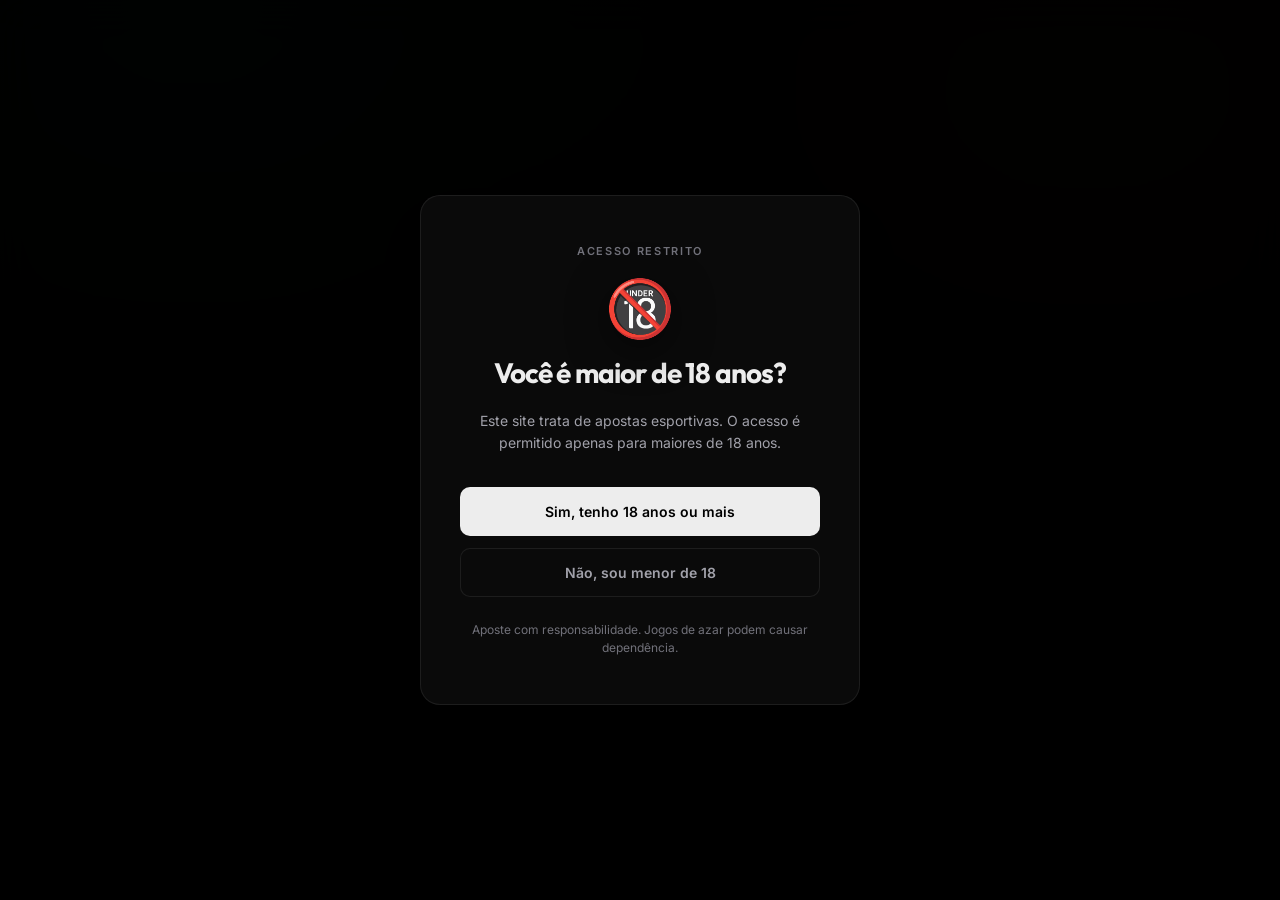
==== index.html @ f143c439 "nova funcionalidade de placar" ====
<!DOCTYPE html>
<html lang="pt-BR">
<head>
  <meta charset="UTF-8" />
  <meta name="viewport" content="width=device-width, initial-scale=1.0" />
  <title>Radar de Palpites — Probabilidades de Futebol</title>
  <meta name="description" content="Probabilidades e leituras rápidas de jogos de futebol com base em dados estatísticos." />
  <meta property="og:title" content="Radar de Palpites" />
  <meta property="og:description" content="Probabilidades e leituras rápidas de jogos de futebol com base em dados estatísticos." />
  <meta property="og:type" content="website" />
  <meta name="twitter:card" content="summary" />
  <link rel="icon" href="assets/fav-icon.png" type="image/png" />
  <link rel="preconnect" href="https://fonts.googleapis.com" />
  <link rel="preconnect" href="https://fonts.gstatic.com" crossorigin />
  <link href="https://fonts.googleapis.com/css2?family=Outfit:wght@400;500;600;700;800&family=Inter:wght@300;400;500;600&family=JetBrains+Mono:wght@400;500&display=swap" rel="stylesheet" />
  <link rel="stylesheet" href="styles.css" />
</head>
<body>

  <!-- ── Modal de Verificação de Idade ── -->
  <div id="ageGate" class="age-gate" role="dialog" aria-modal="true" aria-labelledby="ageGateTitle">
    <div class="age-gate__box">
      <p class="age-gate__eyebrow">Acesso Restrito</p>
      <div class="age-gate__icon" aria-hidden="true">🔞</div>
      <h2 id="ageGateTitle" class="age-gate__title">Você é maior de 18 anos?</h2>
      <p class="age-gate__desc">Este site trata de apostas esportivas. O acesso é permitido apenas para maiores de 18 anos.</p>
      <div class="age-gate__actions">
        <button id="ageYes" class="age-gate__btn age-gate__btn--yes">Sim, tenho 18 anos ou mais</button>
        <button id="ageNo" class="age-gate__btn age-gate__btn--no">Não, sou menor de 18</button>
      </div>
      <p class="age-gate__legal">Aposte com responsabilidade. Jogos de azar podem causar dependência.</p>
    </div>
  </div>

  <!-- ── Tela de Bloqueio (menor de idade) ── -->
  <div id="ageDenied" class="age-denied" hidden>
    <div class="age-denied__box">
      <div class="age-denied__icon" aria-hidden="true">🚫</div>
      <h2>Acesso Negado</h2>
      <p>Este site é destinado apenas a maiores de 18 anos. Você não pode acessar este conteúdo.</p>
    </div>
  </div>

  <div id="siteContent" hidden>
  <div class="bg-noise" aria-hidden="true"></div>
  <header class="topbar">
    <div class="topbar__brand">
      <!-- <img src="assets/logo.png" alt="Radar de Palpites" class="brand-logo" /> -->
      <p class="eyebrow">
        <span class="eyebrow__dot" aria-hidden="true"></span>
        Football Intelligence
      </p>
      <h1>
        <img class="h1__icon-img" src="assets/fav-icon.png" alt="" aria-hidden="true" />
        Radar de Palpites
      </h1>
      <div class="feature-chips" aria-label="Funcionalidades">
        <span class="chip"><img src="assets/palpite.png" class="chip-icon" alt="" aria-hidden="true" />Favoritos</span>
        <span class="chip"><img src="assets/Probabilidade.png" class="chip-icon" alt="" aria-hidden="true" />Probabilidade de gols</span>
        <span class="chip">BTTS</span>
        <span class="chip"><img src="assets/historico.png" class="chip-icon" alt="" aria-hidden="true" />Últimos jogos</span>
      </div>
    </div>
    <div class="meta">
      <div>
        <span>Atualizado em</span>
        <strong id="generatedAt">--</strong>
      </div>
      <div>
        <span>Jogos</span>
        <strong id="totalJogos">--</strong>
      </div>
      <div class="meta__status">
        <span>Status</span>
        <strong class="status-live">
          <span class="status-live__dot" aria-hidden="true"></span>
          Ao vivo
        </strong>
      </div>
    </div>
  </header>

  <main>
    <section class="toolbar">
      <label>
        <span class="label-with-icon">Competição</span>
        <select id="competitionFilter">
          <option value="">Todas</option>
        </select>
      </label>
      <label>
        Confiança mínima dos palpites
        <select id="confidenceFilter">
          <option value="LOW">Baixa</option>
          <option value="MEDIUM">Média</option>
          <option value="HIGH">Alta</option>
        </select>
      </label>

      <div class="confidence-legend" aria-live="polite">
        <span id="confChipLow" class="legend-chip legend-chip--low">Baixa: entradas com probabilidades baixas</span>
        <span id="confChipMedium" class="legend-chip legend-chip--medium">Média: entradas com probabilidades médias</span>
        <span id="confChipHigh" class="legend-chip legend-chip--high">Alta: entradas com probabilidades altas</span>
        <span id="confidenceHelp" class="legend-count"></span>
      </div>
    </section>

    <section id="cardsContainer" class="cards"></section>
  </main>

  <template id="matchCardTemplate">
    <article class="card">
      <div class="card-head">
        <p class="competition"></p>
        <h2 class="match-title"></h2>
      </div>

      <div class="card-body">
        <div class="card-body-inner">
          <div class="grid-2">
            <section class="panel emphasis">
              <h3>Time mais provável</h3>
              <p class="favorite-line"></p>
              <div class="forma-row"></div>
              <div class="prob-bars"></div>
              <p class="quick-read"></p>
            </section>

            <section class="panel">
              <h3>Probabilidades de gols</h3>
              <ul class="market-list"></ul>
            </section>
          </div>

          <div class="grid-2">
            <section class="panel">
              <h3>Últimos jogos - Casa</h3>
              <ul class="history home-history"></ul>
            </section>
            <section class="panel">
              <h3>Últimos jogos - Visitante</h3>
              <ul class="history away-history"></ul>
            </section>
          </div>

          <section class="panel">
            <h3>Sugestões do modelo</h3>
            <div class="tips"></div>
          </section>
        </div>
      </div>
    </article>
  </template>

  <!-- FOOTER -->
  <footer class="app-footer">
    <div class="footer-content">
      <div class="footer-copyright">© 2026 Lucas Aragão</div>
      <div class="footer-links">
        <a href="termos.html" class="footer-link">Termos de uso</a>
        <span class="footer-separator">•</span>
        <a href="privacidade.html" class="footer-link">Privacidade</a>
      </div>
      <div class="footer-social">
        <span>Siga-me:</span>
        <a href="https://www.instagram.com/lucaasaragao1/" target="_blank" rel="noopener noreferrer" class="social-link">
          <svg width="18" height="18" viewBox="0 0 24 24" fill="currentColor"><path d="M12 2.163c3.204 0 3.584.012 4.85.07 3.252.148 4.771 1.691 4.919 4.919.058 1.265.069 1.645.069 4.849 0 3.205-.012 3.584-.069 4.849-.149 3.225-1.664 4.771-4.919 4.919-1.266.058-1.644.07-4.85.07-3.204 0-3.584-.012-4.849-.07-3.26-.149-4.771-1.699-4.919-4.92-.058-1.265-.07-1.644-.07-4.849 0-3.204.013-3.583.07-4.849.149-3.227 1.664-4.771 4.919-4.919 1.266-.057 1.645-.069 4.849-.069zm0-2.163c-3.259 0-3.667.014-4.947.072-4.358.2-6.78 2.618-6.98 6.98-.059 1.281-.073 1.689-.073 4.948 0 3.259.014 3.668.072 4.948.2 4.358 2.618 6.78 6.98 6.98 1.281.058 1.689.072 4.948.072 3.259 0 3.668-.014 4.948-.072 4.354-.2 6.782-2.618 6.979-6.98.059-1.28.073-1.689.073-4.948 0-3.259-.014-3.667-.072-4.947-.196-4.354-2.617-6.78-6.979-6.98-1.281-.059-1.69-.073-4.949-.073zm0 5.838c-3.403 0-6.162 2.759-6.162 6.162s2.759 6.163 6.162 6.163 6.162-2.759 6.162-6.163c0-3.403-2.759-6.162-6.162-6.162zm0 10.162c-2.209 0-4-1.79-4-4 0-2.209 1.791-4 4-4s4 1.791 4 4c0 2.21-1.791 4-4 4zm6.406-11.845c-.796 0-1.441.645-1.441 1.44s.645 1.44 1.441 1.44c.795 0 1.439-.645 1.439-1.44s-.644-1.44-1.439-1.44z"/></svg>
        </a>
        <a href="https://www.linkedin.com/in/lucas-aragao-magno/" target="_blank" rel="noopener noreferrer" class="social-link">
          <svg width="18" height="18" viewBox="0 0 24 24" fill="currentColor"><path d="M20.447 20.452h-3.554v-5.569c0-1.328-.027-3.037-1.852-3.037-1.853 0-2.136 1.445-2.136 2.939v5.667H9.351V9h3.414v1.561h.046c.477-.9 1.637-1.85 3.37-1.85 3.601 0 4.267 2.37 4.267 5.455v6.286zM5.337 7.433c-1.144 0-2.063-.926-2.063-2.065 0-1.138.92-2.063 2.063-2.063 1.14 0 2.064.925 2.064 2.063 0 1.139-.925 2.065-2.064 2.065zm1.782 13.019H3.555V9h3.564v11.452zM22.225 0H1.771C.792 0 0 .774 0 1.729v20.542C0 23.227.792 24 1.771 24h20.451C23.2 24 24 23.227 24 22.271V1.729C24 .774 23.2 0 22.222 0h.003z"/></svg>
        </a>
      </div>
    </div>
  </footer>

  </div><!-- /#siteContent -->

  <script>
    (function () {
      const gate    = document.getElementById('ageGate');
      const denied  = document.getElementById('ageDenied');
      const content = document.getElementById('siteContent');

      // Se já confirmou antes, libera direto
      if (sessionStorage.getItem('ageVerified') === '1') {
        gate.hidden = true;
        content.hidden = false;
        return;
      }

      gate.hidden = false;

      document.getElementById('ageYes').addEventListener('click', function () {
        sessionStorage.setItem('ageVerified', '1');
        gate.hidden = true;
        content.hidden = false;
      });

      document.getElementById('ageNo').addEventListener('click', function () {
        gate.hidden = true;
        denied.hidden = false;
      });
    })();
  </script>
  <script src="app.js"></script>
</body>
</html>
---- styles.css ----
/* ============================================================
  RADAR DE PALPITES v4 — True Dark Mode (Startup Tech Style)
  Fontes: Inter + Outfit + JetBrains Mono
  ============================================================ */

:root {
  --bg:         #000000;
  --bg-2:       #0a0a0a;
  --bg-3:       #111111;
  --bg-4:       #1a1a1a;
  --surface:    #151515;
  --surface-2:  #222222;
  --line:       rgba(255, 255, 255, 0.08);
  --line-2:     rgba(255, 255, 255, 0.12);
  --line-3:     rgba(255, 255, 255, 0.20);
  --glass:      rgba(10, 10, 10, 0.7);

  --text:       #ededed;
  --text-2:     #a1a1aa;
  --text-3:     #71717a;

  --primary:    #00e88f; /* Neon emerald */
  --primary-dim:rgba(0, 232, 143, 0.12);
  --primary-glow:rgba(0, 232, 143, 0.22);
  
  --amber:      #f5a623;
  --amber-dim:  rgba(245, 166, 35, 0.12);
  --red:        #ff4d4d;
  --red-dim:    rgba(255, 77, 77, 0.12);

  --win:   #00e88f;
  --draw:  #f5a623;
  --lose:  #ff4d4d;

  --radius-sm: 6px;
  --radius:    10px;
  --radius-lg: 16px;
  --radius-xl: 20px;

  --mono: 'JetBrains Mono', monospace;
  --display: 'Outfit', sans-serif;
  --sans: 'Inter', system-ui, sans-serif;
  
  --ease-out: cubic-bezier(0.16, 1, 0.3, 1);
  --transition: 250ms var(--ease-out);
}

/* Reset & Scaffolding */
*, *::before, *::after { box-sizing: border-box; margin: 0; padding: 0; }

[hidden] { display: none !important; }

body {
  font-family: var(--sans);
  font-size: 14px;
  line-height: 1.5;
  color: var(--text);
  background-color: var(--bg);
  min-height: 100vh;
  -webkit-font-smoothing: antialiased;
  -moz-osx-font-smoothing: grayscale;
}

/* Background mesh gradient / glow */
body::before {
  content: '';
  position: fixed;
  inset: 0;
  background: 
    radial-gradient(ellipse at 15% 0%, rgba(0, 232, 143, 0.07) 0%, transparent 40%),
    radial-gradient(ellipse at 85% 10%, rgba(245, 166, 35, 0.05) 0%, transparent 40%);
  pointer-events: none;
  z-index: 0;
}

/* Topbar Glassmorphism */
.topbar {
  position: sticky;
  top: 0;
  z-index: 50;
  background: var(--glass);
  backdrop-filter: blur(16px);
  -webkit-backdrop-filter: blur(16px);
  border-bottom: 1px solid var(--line);
  padding: 1.25rem 2rem;
  display: flex;
  align-items: flex-end;
  justify-content: space-between;
  gap: 1.5rem;
}

.topbar__brand { display: flex; flex-direction: column; gap: 0; }

.eyebrow {
  display: inline-flex;
  align-items: center;
  gap: 6px;
  font-family: var(--mono);
  font-size: 11px;
  letter-spacing: 0.15em;
  text-transform: uppercase;
  color: var(--primary);
  margin-bottom: 0.5rem;
}

.eyebrow__dot {
  width: 6px;
  height: 6px;
  border-radius: 50%;
  background: var(--primary);
  flex-shrink: 0;
  box-shadow: 0 0 10px var(--primary);
  animation: pulse-glow 2s var(--ease-out) infinite;
}

h1 {
  display: flex;
  align-items: center;
  gap: 0.75rem;
  font-size: clamp(1.5rem, 3vw, 2.2rem);
  font-family: var(--display);
  font-weight: 700;
  letter-spacing: -0.03em;
  color: #fff;
  line-height: 1.1;
  margin-bottom: 0.75rem;
}

.h1__icon {
  font-size: 0.75em;
  line-height: 1;
}

.h1__icon-img {
  width: 1.1em;
  height: 1.1em;
  border-radius: 6px;
  box-shadow: inset 0 0 0 1px rgba(255,255,255,0.15);
}

/* Feature chips */
.feature-chips {
  display: flex;
  flex-wrap: wrap;
  gap: 8px;
}

.chip {
  display: inline-flex;
  align-items: center;
  gap: 6px;
  font-family: var(--sans);
  font-weight: 500;
  font-size: 11px;
  color: var(--text-2);
  background: var(--bg-3);
  box-shadow: inset 0 0 0 1px var(--line);
  border-radius: 99px;
  padding: 4px 12px;
  transition: color var(--transition), box-shadow var(--transition), background var(--transition);
}

.chip-icon {
  width: 14px;
  height: 14px;
  opacity: 0.9;
  object-fit: contain;
  filter: saturate(0) brightness(1.7);
}

.chip:hover {
  color: var(--text);
  box-shadow: inset 0 0 0 1px var(--line-3);
  background: var(--bg-4);
}

/* Meta Data */
.meta { display: flex; gap: 0.5rem; flex-shrink: 0; align-items: flex-end; }

.meta > div {
  background: var(--bg-2);
  box-shadow: inset 0 0 0 1px var(--line);
  border-radius: var(--radius);
  padding: 0.6rem 1rem;
  min-width: 110px;
  text-align: right;
  transition: background var(--transition);
}
.meta > div:hover { background: var(--bg-3); }

.meta span { 
  display: block; font-size: 10px; text-transform: uppercase; 
  letter-spacing: 0.08em; color: var(--text-3); font-weight: 500; margin-bottom: 3px; 
}
.meta strong { font-family: var(--mono); font-size: 14px; font-weight: 500; color: var(--text); }

.meta__status { box-shadow: inset 0 0 0 1px rgba(0, 232, 143, 0.3) !important; background: var(--primary-dim) !important; }

.status-live {
  display: inline-flex !important;
  align-items: center;
  gap: 6px;
  color: var(--primary) !important;
  font-size: 13px !important;
  animation: live-text-pulse 2s ease-in-out infinite;
}

.status-live__dot {
  width: 6px;
  height: 6px;
  border-radius: 50%;
  background: var(--primary);
  flex-shrink: 0;
}

/* Main Content */
main { position: relative; z-index: 1; max-width: 1500px; margin: 0 auto; padding: 2rem 2rem 4rem; }

/* Filters Toolbar */
.toolbar {
  display: flex;
  gap: 1.25rem;
  flex-wrap: wrap;
  align-items: flex-end;
  margin-bottom: 2rem;
  background: var(--bg-2);
  padding: 1.25rem 1.5rem;
  border-radius: var(--radius-lg);
  box-shadow: inset 0 0 0 1px var(--line);
}

label {
  display: flex;
  flex-direction: column;
  gap: 8px;
  font-size: 11px;
  font-weight: 500;
  text-transform: uppercase;
  letter-spacing: 0.06em;
  color: var(--text-3);
}

.label-with-icon {
  display: inline-flex;
  align-items: center;
  gap: 6px;
}

select {
  appearance: none;
  background: var(--bg-3) url("data:image/svg+xml,%3Csvg width='12' height='12' viewBox='0 0 24 24' fill='none' stroke='%23a1a1aa' stroke-width='2' stroke-linecap='round' stroke-linejoin='round'%3E%3Cpolyline points='6 9 12 15 18 9'%3E%3C/polyline%3E%3C/svg%3E") no-repeat right 12px center;
  box-shadow: inset 0 0 0 1px var(--line);
  border: none;
  border-radius: var(--radius);
  padding: 0.6rem 2.5rem 0.6rem 1rem;
  color: var(--text);
  font-family: var(--sans);
  font-weight: 500;
  font-size: 14px;
  cursor: pointer;
  transition: box-shadow var(--transition), background-color var(--transition);
  min-width: 180px;
}

select:hover { background-color: var(--bg-4); box-shadow: inset 0 0 0 1px var(--line-2); }
select:focus { outline: none; box-shadow: inset 0 0 0 1px var(--primary), 0 0 0 3px var(--primary-dim); }

.confidence-legend {
  width: 100%;
  display: flex;
  flex-wrap: wrap;
  align-items: center;
  gap: 0.5rem;
  margin-top: 0.5rem;
}

.legend-chip {
  display: inline-flex;
  align-items: center;
  padding: 4px 10px;
  border-radius: 999px;
  background: transparent;
  box-shadow: inset 0 0 0 1px var(--line);
  color: var(--text-3);
  font-family: var(--sans);
  font-weight: 500;
  font-size: 11px;
  letter-spacing: 0.04em;
  text-transform: uppercase;
  transition: all var(--transition);
}

.legend-chip.is-active {
  color: var(--text);
}

.legend-chip--low.is-active { box-shadow: inset 0 0 0 1px var(--red), 0 0 8px var(--red-dim); }
.legend-chip--medium.is-active { box-shadow: inset 0 0 0 1px var(--amber), 0 0 8px var(--amber-dim); }
.legend-chip--high.is-active { box-shadow: inset 0 0 0 1px var(--primary), 0 0 8px var(--primary-glow); }

.legend-count {
  margin-left: auto;
  font-size: 12px;
  color: var(--text-3);
}

/* Cards Grid */
.cards { display: grid; grid-template-columns: repeat(auto-fill, minmax(350px, 1fr)); gap: 1.5rem; }

.card {
  background: var(--bg-2);
  box-shadow: inset 0 0 0 1px var(--line);
  border-radius: var(--radius-xl);
  overflow: hidden;
  position: relative;
  display: flex;
  flex-direction: column;
  transition: transform var(--transition), box-shadow var(--transition);
  animation: rise 500ms var(--ease-out) both;
  cursor: pointer;
}

.card:hover {
  transform: translateY(-4px);
  box-shadow: 
    inset 0 0 0 1px var(--line-2),
    0 8px 30px rgba(0,0,0,0.6),
    0 0 20px rgba(255,255,255,0.02);
}

/* Add an active glow on focus/hover */
.card:focus-visible { outline: none; box-shadow: inset 0 0 0 2px var(--primary); }

.card-head {
  padding: 1.25rem 1.5rem;
  border-bottom: 1px solid var(--line);
  display: flex; flex-direction: column; gap: 0.4rem;
  background: linear-gradient(180deg, rgba(255,255,255,0.03) 0%, transparent 100%);
}

.competition { font-family: var(--mono); font-size: 11px; text-transform: uppercase; letter-spacing: 0.1em; color: var(--text-3); font-weight: 500;}
.match-title { font-family: var(--display); font-size: 1.35rem; font-weight: 600; letter-spacing: -0.02em; color: var(--text); line-height: 1.2; }

/* Smooth Collapse / Expand Mechanism */
.mini-odds {
  padding: 0.75rem 1.5rem 1.15rem;
  display: grid; gap: 6px;
  transition: opacity 200ms ease, max-height 200ms ease;
}

.mini-odd-row {
  display: grid; grid-template-columns: 1fr auto; align-items: center; gap: 8px;
  padding: 6px 12px; border-radius: 8px; background: var(--bg-3);
  box-shadow: inset 0 0 0 1px var(--line);
}
.mini-odd-name { font-size: 12px; color: var(--text-2); white-space: nowrap; overflow: hidden; text-overflow: ellipsis; }
.mini-odd-value { font-family: var(--mono); font-size: 12px; color: var(--text); font-weight: 500;}

.card-body {
  display: grid;
  grid-template-rows: 0fr;
  transition: grid-template-rows 350ms var(--ease-out);
}
.card-body-inner {
  overflow: hidden;
}

.card:not(.is-collapsed) .card-body { grid-template-rows: 1fr; }
.card:not(.is-collapsed) .mini-odds { display: none; }
.card.is-collapsed .card-head { border-bottom-color: transparent; }

/* Panels inside card */
.panel { padding: 1.25rem 1.5rem; border-bottom: 1px solid var(--line); }
.panel:last-child { border-bottom: none; }

.panel h3 {
  font-family: var(--sans); font-size: 11px; font-weight: 600;
  text-transform: uppercase; letter-spacing: 0.1em; color: var(--text-3); 
  margin-bottom: 1rem;
}

.grid-2 { display: grid; grid-template-columns: 1fr 1fr; border-bottom: 1px solid var(--line); }
.grid-2 .panel { border-bottom: none; }
.grid-2 .panel:first-child { border-right: 1px solid var(--line); }

.favorite-line { font-size: 13px; color: var(--text-2); margin-bottom: 0.75rem; line-height: 1.5; }

.forma-row { display: flex; flex-wrap: wrap; gap: 6px; margin-bottom: 1rem; }
.forma-pill { 
  font-size: 11px; font-family: var(--sans); font-weight: 500; 
  padding: 4px 10px; border-radius: 99px; letter-spacing: 0.01em; 
  box-shadow: inset 0 0 0 1px var(--line); background: var(--bg-3);
}
.forma--alta   { background: var(--primary-dim); color: var(--primary); box-shadow: inset 0 0 0 1px rgba(0,232,143,0.3); }
.forma--baixa  { background: var(--red-dim); color: var(--red); box-shadow: inset 0 0 0 1px rgba(255,77,77,0.3); }

.quick-read { 
  font-size: 12px; color: var(--text-2); margin-top: 1rem; 
  font-style: italic; border-top: 1px solid var(--line); padding-top: 1rem; line-height: 1.5;
}

/* Probabilities component */
.prob-bars {
  display: flex; flex-direction: column; gap: 10px;
  padding: 1rem; border-radius: 12px; background: var(--bg-3);
  box-shadow: inset 0 0 0 1px var(--line);
}

.prob-row {
  display: grid; grid-template-columns: minmax(95px, 1fr) 1fr 40px; align-items: center; gap: 10px; font-size: 12px;
}

.prob-name { color: var(--text-2); white-space: nowrap; overflow: hidden; text-overflow: ellipsis; }
.prob-value { font-family: var(--mono); font-size: 11px; font-weight: 500; color: var(--text); text-align: right; }

.prob-track {
  width: 100%; height: 4px; background: var(--line-2); border-radius: 99px; overflow: hidden;
}

.prob-fill {
  height: 100%; border-radius: 99px; transition: width 0.8s cubic-bezier(0.2, 0.8, 0.2, 1);
}
.prob-fill.h { background: var(--primary); box-shadow: 0 0 8px var(--primary-glow); }
.prob-fill.m { background: var(--amber); }
.prob-fill.l { background: var(--red); }

/* Lists */
.market-list, .history { list-style: none; display: flex; flex-direction: column; gap: 0; }
.market-list li, .history li {
  display: flex; justify-content: space-between; align-items: center; gap: 8px;
  font-size: 12px; color: var(--text-2); padding: 8px 0; border-bottom: 1px solid var(--line); line-height: 1.5;
}
.market-list li:last-child, .history li:last-child { border-bottom: none; padding-bottom: 0; }

.market-xg {
  border-bottom: 1px dashed var(--line-3) !important;
  margin-bottom: 6px; padding-bottom: 10px !important;
}
.market-xg strong { color: var(--primary); }

.market-list strong { font-family: var(--mono); font-size: 12px; font-weight: 500; color: var(--text); }
.history li span:first-child { flex: 1; min-width: 0; }

.badge {
  display: inline-flex; align-items: center; justify-content: center;
  font-size: 10px; font-weight: 600; font-family: var(--mono);
  border-radius: 50%; width: 20px; height: 20px; flex-shrink: 0;
}
.badge.v { background: var(--primary-dim); color: var(--win); box-shadow: inset 0 0 0 1px rgba(0,232,143,0.3); }
.badge.e { background: var(--amber-dim); color: var(--draw); box-shadow: inset 0 0 0 1px rgba(245,166,35,0.3); }
.badge.d { background: var(--red-dim); color: var(--lose); box-shadow: inset 0 0 0 1px rgba(255,77,77,0.3); }

/* Tips */
.tips { display: flex; flex-direction: column; gap: 8px; }

.tip-summary {
  font-size: 13px; line-height: 1.6; color: var(--text-2);
  background: linear-gradient(180deg, rgba(255,255,255,0.02) 0%, transparent 100%);
  box-shadow: inset 0 0 0 1px var(--line);
  border-left: 3px solid var(--primary);
  border-radius: 8px; padding: 1rem;
  margin-bottom: 0.5rem;
}

.tip {
  display: flex; gap: 8px; align-items: center; flex-wrap: wrap;
  background: var(--bg-3); box-shadow: inset 0 0 0 1px var(--line); border-radius: var(--radius);
  padding: 0.55rem 0.8rem; font-size: 12px; color: var(--text-2);
  transition: background var(--transition);
}
.tip:hover { background: var(--bg-4); }

.tag {
  font-family: var(--mono); font-size: 9px; text-transform: uppercase; letter-spacing: 0.1em;
  color: var(--text-3); background: var(--bg-2); box-shadow: inset 0 0 0 1px var(--line);
  padding: 3px 8px; border-radius: var(--radius-sm); white-space: nowrap;
}

.conf {
  font-family: var(--mono); font-size: 9px; font-weight: 500;
  letter-spacing: 0.08em; text-transform: uppercase; border-radius: 4px;
  padding: 3px 8px; white-space: nowrap;
}
.conf.high { background: var(--primary-dim); color: var(--primary); box-shadow: inset 0 0 0 1px rgba(0,232,143,0.3); }
.conf.medium { background: var(--amber-dim); color: var(--amber); box-shadow: inset 0 0 0 1px rgba(245,166,35,0.3); }
.conf.low { background: var(--red-dim); color: var(--red); box-shadow: inset 0 0 0 1px rgba(255,77,77,0.3); }

.tip-desc { flex: 1; display: flex; align-items: center; gap: 6px; flex-wrap: wrap; }
.tip-just { flex: 1; min-width: 150px; font-style: italic; color: var(--text-3); font-size: 11.5px; }

.tip-mark {
  font-size: 11px; font-weight: 600; font-family: var(--sans);
  padding: 3px 8px; border-radius: 6px; white-space: nowrap; margin-left: auto;
}
.tip-mark--acerto { background: var(--primary-dim); color: var(--primary); box-shadow: inset 0 0 0 1px rgba(0,232,143,0.3); }
.tip-mark--erro { background: var(--red-dim); color: var(--red); box-shadow: inset 0 0 0 1px rgba(255,77,77,0.3); }

/* Utilities */
.empty { text-align: center; color: var(--text-3); padding: 4rem 1rem; border: 1px dashed var(--line-2); border-radius: var(--radius-xl); font-size: 14px; }

@keyframes rise {
  from { opacity: 0; transform: translateY(20px); filter: blur(4px); }
  to   { opacity: 1; transform: translateY(0); filter: blur(0); }
}
@keyframes pulse-glow {
  0%, 100% { box-shadow: 0 0 8px var(--primary-glow); }
  50% { box-shadow: 0 0 16px var(--primary); }
}
@keyframes live-text-pulse {
  0%, 100% { opacity: 1; text-shadow: 0 0 12px var(--primary-glow); }
  50% { opacity: 0.6; text-shadow: none; }
}

/* Footer */
.app-footer {
  border-top: 1px solid var(--line);
  background: var(--bg-2);
  padding: 2rem;
  margin-top: 4rem;
}

.footer-content {
  max-width: 1500px; margin: 0 auto; display: flex; align-items: center; justify-content: space-between; flex-wrap: wrap; gap: 1rem;
}

.footer-copyright { font-size: 13px; color: var(--text-3); }
.footer-links { display: flex; align-items: center; gap: 1rem; }
.footer-link { font-size: 13px; color: var(--text-3); text-decoration: none; transition: color var(--transition); }
.footer-link:hover { color: var(--text); }
.footer-separator { font-size: 12px; color: var(--line-3); }

.footer-social { display: flex; align-items: center; gap: 0.75rem; font-size: 13px; color: var(--text-3); }
.social-link { display: flex; align-items: center; color: var(--text-3); transition: color var(--transition), transform var(--transition); }
.social-link:hover { color: var(--text); transform: translateY(-2px); }

/* Modal Premium (Age Gate) */
.age-gate {
  position: fixed; inset: 0; z-index: 9999; display: flex; align-items: center; justify-content: center;
  background: rgba(0, 0, 0, 0.85); backdrop-filter: blur(20px); -webkit-backdrop-filter: blur(20px); padding: 1.5rem;
}

.age-gate__box {
  background: var(--bg-2); box-shadow: inset 0 0 0 1px var(--line), 0 30px 60px rgba(0,0,0,0.8);
  border-radius: var(--radius-xl); padding: 3rem 2.5rem; max-width: 440px; width: 100%; text-align: center;
  animation: rise 400ms var(--ease-out) both;
}

.age-gate__eyebrow {
  font-family: var(--sans); font-weight: 600; font-size: 11px; letter-spacing: 0.15em; text-transform: uppercase; color: var(--text-3); margin-bottom: 1.25rem;
}

.age-gate__icon { font-size: 3.5rem; margin-bottom: 1rem; line-height: 1; filter: drop-shadow(0 10px 20px rgba(0,0,0,0.5)); }

.age-gate__title {
  font-family: var(--display); font-size: 1.75rem; font-weight: 700; letter-spacing: -0.03em; color: var(--text); margin-bottom: 1rem;
}

.age-gate__desc { font-size: 14px; color: var(--text-2); line-height: 1.6; margin-bottom: 2rem; }

.age-gate__actions { display: flex; flex-direction: column; gap: 0.75rem; margin-bottom: 1.5rem; }

.age-gate__btn {
  font-family: var(--sans); font-size: 14px; font-weight: 600; padding: 1rem; border-radius: var(--radius);
  cursor: pointer; transition: all var(--transition); border: none;
}
.age-gate__btn--yes { background: var(--text); color: var(--bg); }
.age-gate__btn--yes:hover { background: #fff; transform: translateY(-2px); box-shadow: 0 10px 20px rgba(255,255,255,0.1); }
.age-gate__btn--no { background: transparent; color: var(--text-2); box-shadow: inset 0 0 0 1px var(--line); }
.age-gate__btn--no:hover { background: var(--bg-3); color: var(--text); box-shadow: inset 0 0 0 1px var(--line-2); }

.age-gate__legal { font-size: 12px; color: var(--text-3); }

.age-denied {
  position: fixed; inset: 0; z-index: 9999; display: flex; align-items: center; justify-content: center;
  background: var(--bg); padding: 2rem; text-align: center; color: var(--text);
}
.age-denied__box h2 { font-family: var(--display); font-size: 2rem; margin: 1rem 0; }
.age-denied__box p { color: var(--text-2); font-size: 15px; }

/* Card Badges */
.card-status-badge {
  position: absolute;
  top: 1.25rem;
  right: 1.5rem;
  font-family: var(--sans);
  font-size: 10px;
  font-weight: 600;
  text-transform: uppercase;
  letter-spacing: 0.1em;
  padding: 3px 8px;
  border-radius: 4px;
}
.card-status-badge--finished {
  background: var(--bg-3);
  color: var(--text-3);
  box-shadow: inset 0 0 0 1px var(--line);
}
.card-status-badge--live {
  background: var(--primary-dim);
  color: var(--primary);
  box-shadow: inset 0 0 0 1px var(--primary-glow);
  animation: pulse-glow 2s ease-in-out infinite;
}

/* Responsive adjustments */
@media (max-width: 768px) {
  .grid-2 { grid-template-columns: 1fr; border-bottom: none; }
  .grid-2 .panel:first-child { border-right: none; border-bottom: 1px solid var(--line); }
  .toolbar { flex-direction: column; align-items: stretch; }
  select { width: 100%; }
}
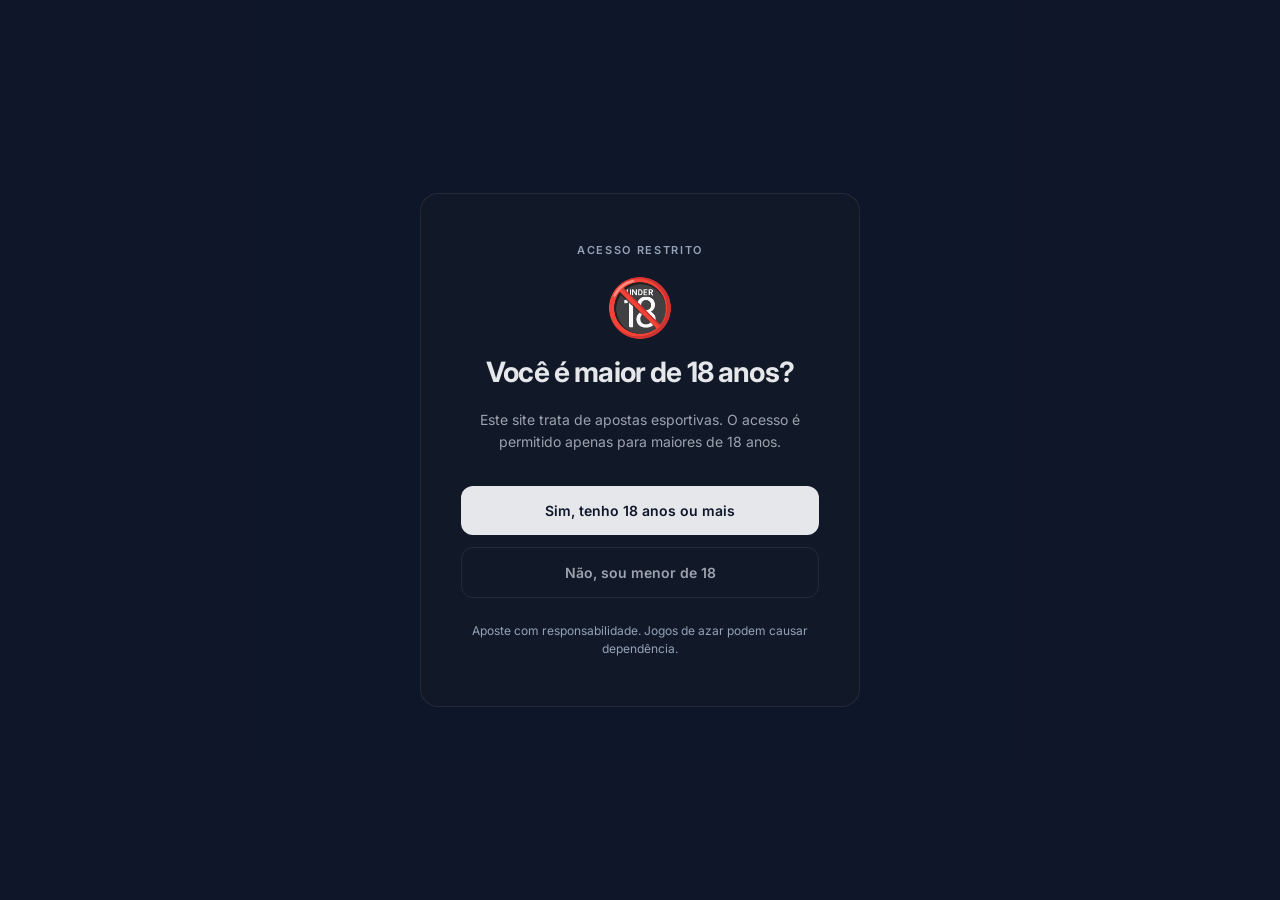
==== commit 087b65e7: "novo front" ====
--- a/index.html
+++ b/index.html
@@ -3,17 +3,31 @@
 <head>
   <meta charset="UTF-8" />
   <meta name="viewport" content="width=device-width, initial-scale=1.0" />
-  <title>Radar de Palpites — Probabilidades de Futebol</title>
+  <title>Palpitando | Decisão Rápida com Dados</title>
   <meta name="description" content="Probabilidades e leituras rápidas de jogos de futebol com base em dados estatísticos." />
-  <meta property="og:title" content="Radar de Palpites" />
+  <meta property="og:title" content="Palpitando" />
   <meta property="og:description" content="Probabilidades e leituras rápidas de jogos de futebol com base em dados estatísticos." />
   <meta property="og:type" content="website" />
   <meta name="twitter:card" content="summary" />
+  <meta name="color-scheme" content="dark light" />
+  <script>
+    (function () {
+      try {
+        var savedTheme = localStorage.getItem('radar-theme');
+        if (savedTheme === 'light' || savedTheme === 'dark') {
+          document.documentElement.dataset.theme = savedTheme;
+        }
+      } catch (error) {
+      }
+    })();
+  </script>
   <link rel="icon" href="assets/fav-icon.png" type="image/png" />
   <link rel="preconnect" href="https://fonts.googleapis.com" />
   <link rel="preconnect" href="https://fonts.gstatic.com" crossorigin />
-  <link href="https://fonts.googleapis.com/css2?family=Outfit:wght@400;500;600;700;800&family=Inter:wght@300;400;500;600&family=JetBrains+Mono:wght@400;500&display=swap" rel="stylesheet" />
+  <link href="https://fonts.googleapis.com/css2?family=Inter:wght@300;400;500;600;700&family=JetBrains+Mono:wght@400;500&display=swap" rel="stylesheet" />
   <link rel="stylesheet" href="styles.css" />
+  <script async src="https://pagead2.googlesyndication.com/pagead/js/adsbygoogle.js?client=ca-pub-4097064526819391"
+     crossorigin="anonymous"></script>
 </head>
 <body>
 
@@ -42,66 +56,54 @@
   </div>
 
   <div id="siteContent" hidden>
-  <div class="bg-noise" aria-hidden="true"></div>
   <header class="topbar">
     <div class="topbar__brand">
-      <!-- <img src="assets/logo.png" alt="Radar de Palpites" class="brand-logo" /> -->
-      <p class="eyebrow">
-        <span class="eyebrow__dot" aria-hidden="true"></span>
-        Football Intelligence
-      </p>
-      <h1>
-        <img class="h1__icon-img" src="assets/fav-icon.png" alt="" aria-hidden="true" />
-        Radar de Palpites
-      </h1>
-      <div class="feature-chips" aria-label="Funcionalidades">
-        <span class="chip"><img src="assets/palpite.png" class="chip-icon" alt="" aria-hidden="true" />Favoritos</span>
-        <span class="chip"><img src="assets/Probabilidade.png" class="chip-icon" alt="" aria-hidden="true" />Probabilidade de gols</span>
-        <span class="chip">BTTS</span>
-        <span class="chip"><img src="assets/historico.png" class="chip-icon" alt="" aria-hidden="true" />Últimos jogos</span>
+      <div class="brand-logo-container">
+        <img class="brand-logo brand-logo--dark" src="assets/logo_escura_2.png" alt="Palpitando" />
+        <img class="brand-logo brand-logo--light" src="assets/Logo_branca_2.png" alt="Palpitando" />
       </div>
     </div>
     <div class="meta">
+      <button id="themeToggle" class="theme-toggle" type="button" aria-label="Ativar tema claro" aria-pressed="false">
+        <span class="theme-toggle__icon" aria-hidden="true"></span>
+        <span class="theme-toggle__label">Modo claro</span>
+      </button>
       <div>
         <span>Atualizado em</span>
         <strong id="generatedAt">--</strong>
       </div>
       <div>
-        <span>Jogos</span>
+        <span>Jogos de hoje</span>
         <strong id="totalJogos">--</strong>
-      </div>
-      <div class="meta__status">
-        <span>Status</span>
-        <strong class="status-live">
-          <span class="status-live__dot" aria-hidden="true"></span>
-          Ao vivo
-        </strong>
       </div>
     </div>
   </header>
 
   <main>
     <section class="toolbar">
-      <label>
-        <span class="label-with-icon">Competição</span>
-        <select id="competitionFilter">
-          <option value="">Todas</option>
-        </select>
-      </label>
-      <label>
-        Confiança mínima dos palpites
-        <select id="confidenceFilter">
-          <option value="LOW">Baixa</option>
-          <option value="MEDIUM">Média</option>
-          <option value="HIGH">Alta</option>
-        </select>
-      </label>
-
-      <div class="confidence-legend" aria-live="polite">
-        <span id="confChipLow" class="legend-chip legend-chip--low">Baixa: entradas com probabilidades baixas</span>
-        <span id="confChipMedium" class="legend-chip legend-chip--medium">Média: entradas com probabilidades médias</span>
-        <span id="confChipHigh" class="legend-chip legend-chip--high">Alta: entradas com probabilidades altas</span>
-        <span id="confidenceHelp" class="legend-count"></span>
+      <div class="toolbar-left">
+        <div class="filter-group">
+          <span class="filter-label">Competição</span>
+          <select id="competitionFilter">
+            <option value="">Todas</option>
+          </select>
+        </div>
+      </div>
+
+      <div class="toolbar-right">
+        <div class="filter-group">
+          <span class="filter-label">Confiança</span>
+          <div class="filter-chips" role="group" aria-label="Nível de confiança">
+            <button id="confChipHigh" class="filter-chip legend-chip legend-chip--high" type="button" data-confidence="HIGH" aria-pressed="false">Alta</button>
+            <button id="confChipMedium" class="filter-chip legend-chip legend-chip--medium" type="button" data-confidence="MEDIUM" aria-pressed="false">Média</button>
+            <button id="confChipLow" class="filter-chip legend-chip legend-chip--low is-active" type="button" data-confidence="LOW" aria-pressed="true">Baixa</button>
+          </div>
+        </div>
+      </div>
+
+      <div class="toolbar-footer" aria-live="polite">
+        <span id="confidenceHelp" class="results"></span>
+        <button id="clearFilters" class="clear-filters" type="button">Limpar filtros</button>
       </div>
     </section>
 
@@ -111,13 +113,19 @@
   <template id="matchCardTemplate">
     <article class="card">
       <div class="card-head">
-        <p class="competition"></p>
+        <div class="card-head-top">
+          <div class="card-meta">
+            <p class="competition"></p>
+            <p class="match-date" hidden></p>
+          </div>
+          <div class="card-badges"></div>
+        </div>
         <h2 class="match-title"></h2>
       </div>
 
       <div class="card-body">
         <div class="card-body-inner">
-          <div class="grid-2">
+          <div class="grid-2 grid-2--stacked">
             <section class="panel emphasis">
               <h3>Time mais provável</h3>
               <p class="favorite-line"></p>
--- a/styles.css
+++ b/styles.css
@@ -1,48 +1,95 @@
-/* ============================================================
-  RADAR DE PALPITES v4 — True Dark Mode (Startup Tech Style)
-  Fontes: Inter + Outfit + JetBrains Mono
+﻿/* ============================================================
+  RADAR DE PALPITES v5 — SaaS Clean UI
+  Fontes: Inter + JetBrains Mono
   ============================================================ */
 
 :root {
-  --bg:         #000000;
-  --bg-2:       #0a0a0a;
-  --bg-3:       #111111;
-  --bg-4:       #1a1a1a;
-  --surface:    #151515;
-  --surface-2:  #222222;
+  color-scheme: dark;
+  --glass-strong: rgba(15, 23, 42, 0.94);
+  --glass-soft: rgba(15, 23, 42, 0.72);
+  --bg:         #0f172a;
+  --bg-2:       #111827;
+  --bg-3:       #1f2937;
+  --bg-4:       #1f2937;
+  --surface:    #1f2933;
+  --surface-2:  #243041;
   --line:       rgba(255, 255, 255, 0.08);
-  --line-2:     rgba(255, 255, 255, 0.12);
-  --line-3:     rgba(255, 255, 255, 0.20);
-  --glass:      rgba(10, 10, 10, 0.7);
-
-  --text:       #ededed;
-  --text-2:     #a1a1aa;
-  --text-3:     #71717a;
-
-  --primary:    #00e88f; /* Neon emerald */
-  --primary-dim:rgba(0, 232, 143, 0.12);
-  --primary-glow:rgba(0, 232, 143, 0.22);
-  
-  --amber:      #f5a623;
-  --amber-dim:  rgba(245, 166, 35, 0.12);
-  --red:        #ff4d4d;
-  --red-dim:    rgba(255, 77, 77, 0.12);
-
-  --win:   #00e88f;
-  --draw:  #f5a623;
-  --lose:  #ff4d4d;
+  --line-2:     rgba(255, 255, 255, 0.14);
+  --line-3:     rgba(148, 163, 184, 0.4);
+  --glass:      rgba(15, 23, 42, 0.94);
+
+  --text:       #e5e7eb;
+  --text-2:     #9ca3af;
+  --text-3:     #94a3b8;
+
+  --primary:    #22c55e;
+  --primary-soft: rgba(34, 197, 94, 0.12);
+  --accent:     #3b82f6;
+  --accent-soft: rgba(59, 130, 246, 0.12);
+  --primary-dim:rgba(34, 197, 94, 0.14);
+  --amber:      #f59e0b;
+  --amber-dim:  rgba(245, 158, 11, 0.14);
+  --red:        #ef4444;
+  --red-dim:    rgba(239, 68, 68, 0.14);
+
+  --success: #22c55e;
+  --warning: #f59e0b;
+  --danger:  #ef4444;
+  --highlight: #ffffff;
+
+  --win:   #22c55e;
+  --draw:  #f59e0b;
+  --lose:  #ef4444;
 
   --radius-sm: 6px;
-  --radius:    10px;
+  --radius:    12px;
   --radius-lg: 16px;
-  --radius-xl: 20px;
+  --radius-xl: 18px;
 
   --mono: 'JetBrains Mono', monospace;
-  --display: 'Outfit', sans-serif;
   --sans: 'Inter', system-ui, sans-serif;
   
-  --ease-out: cubic-bezier(0.16, 1, 0.3, 1);
-  --transition: 250ms var(--ease-out);
+  --ease-out: cubic-bezier(0.2, 0.8, 0.2, 1);
+  --transition: 180ms ease;
+}
+
+:root[data-theme="light"] {
+  color-scheme: light;
+  --glass-strong: rgba(255, 255, 255, 0.94);
+  --glass-soft: rgba(255, 255, 255, 0.78);
+  --bg:         #f3f7f4;
+  --bg-2:       #ffffff;
+  --bg-3:       #f8fafc;
+  --bg-4:       #eef6f0;
+  --surface:    #f7faf7;
+  --surface-2:  #ecfdf3;
+  --line:       rgba(15, 23, 42, 0.10);
+  --line-2:     rgba(15, 23, 42, 0.18);
+  --line-3:     rgba(15, 23, 42, 0.28);
+  --glass:      rgba(255, 255, 255, 0.92);
+
+  --text:       #0f172a;
+  --text-2:     #334155;
+  --text-3:     #64748b;
+
+  --primary:    #16a34a;
+  --primary-soft: rgba(22, 163, 74, 0.12);
+  --accent:     #2563eb;
+  --accent-soft: rgba(37, 99, 235, 0.12);
+  --primary-dim:rgba(22, 163, 74, 0.12);
+  --amber:      #d97706;
+  --amber-dim:  rgba(217, 119, 6, 0.12);
+  --red:        #dc2626;
+  --red-dim:    rgba(220, 38, 38, 0.12);
+
+  --success: #16a34a;
+  --warning: #d97706;
+  --danger:  #dc2626;
+  --highlight: #0f172a;
+
+  --win:   #16a34a;
+  --draw:  #d97706;
+  --lose:  #dc2626;
 }
 
 /* Reset & Scaffolding */
@@ -59,58 +106,63 @@
   min-height: 100vh;
   -webkit-font-smoothing: antialiased;
   -moz-osx-font-smoothing: grayscale;
-}
-
-/* Background mesh gradient / glow */
-body::before {
-  content: '';
-  position: fixed;
-  inset: 0;
-  background: 
-    radial-gradient(ellipse at 15% 0%, rgba(0, 232, 143, 0.07) 0%, transparent 40%),
-    radial-gradient(ellipse at 85% 10%, rgba(245, 166, 35, 0.05) 0%, transparent 40%);
-  pointer-events: none;
-  z-index: 0;
-}
-
-/* Topbar Glassmorphism */
+  transition: background-color var(--transition), color var(--transition);
+}
+
 .topbar {
   position: sticky;
   top: 0;
   z-index: 50;
-  background: var(--glass);
-  backdrop-filter: blur(16px);
-  -webkit-backdrop-filter: blur(16px);
+  background: var(--glass-strong);
   border-bottom: 1px solid var(--line);
   padding: 1.25rem 2rem;
   display: flex;
   align-items: flex-end;
   justify-content: space-between;
   gap: 1.5rem;
-}
-
-.topbar__brand { display: flex; flex-direction: column; gap: 0; }
-
-.eyebrow {
-  display: inline-flex;
+  backdrop-filter: blur(18px) saturate(150%);
+  transition: padding var(--transition), background-color var(--transition), border-color var(--transition), box-shadow var(--transition), gap var(--transition), transform var(--transition), opacity var(--transition);
+}
+
+.topbar__brand {
+  display: flex;
+  flex-direction: column;
+  gap: 0.9rem;
+  align-items: flex-end;
+  margin-right: auto;
+}
+
+.brand-logo-container {
+  display: flex;
   align-items: center;
-  gap: 6px;
-  font-family: var(--mono);
-  font-size: 11px;
-  letter-spacing: 0.15em;
-  text-transform: uppercase;
-  color: var(--primary);
-  margin-bottom: 0.5rem;
-}
-
-.eyebrow__dot {
-  width: 6px;
-  height: 6px;
-  border-radius: 50%;
-  background: var(--primary);
+  gap: 0.75rem;
+}
+
+.brand-logo {
+  height: 180px;
+  width: auto;
+  display: block;
+  transition: opacity var(--transition);
   flex-shrink: 0;
-  box-shadow: 0 0 10px var(--primary);
-  animation: pulse-glow 2s var(--ease-out) infinite;
+}
+
+.brand-logo--dark {
+  display: block;
+  margin-left: 100px;
+}
+
+.brand-logo--light {
+  display: none;
+  margin-left: 100px;
+}
+
+:root[data-theme="light"] .brand-logo--dark {
+  display: none;
+}
+
+:root[data-theme="light"] .brand-logo--light {
+  display: block;
+  margin-left: 100px;
 }
 
 h1 {
@@ -118,99 +170,96 @@
   align-items: center;
   gap: 0.75rem;
   font-size: clamp(1.5rem, 3vw, 2.2rem);
-  font-family: var(--display);
+  font-family: var(--sans);
   font-weight: 700;
-  letter-spacing: -0.03em;
-  color: #fff;
+  letter-spacing: -0.04em;
+  color: var(--text);
   line-height: 1.1;
-  margin-bottom: 0.75rem;
-}
-
-.h1__icon {
-  font-size: 0.75em;
-  line-height: 1;
-}
-
-.h1__icon-img {
-  width: 1.1em;
-  height: 1.1em;
-  border-radius: 6px;
-  box-shadow: inset 0 0 0 1px rgba(255,255,255,0.15);
-}
-
-/* Feature chips */
-.feature-chips {
-  display: flex;
-  flex-wrap: wrap;
-  gap: 8px;
-}
-
-.chip {
+  margin-bottom: 0;
+}
+
+/* Meta Data */
+.meta {
+  display: flex;
+  gap: 0.75rem;
+  flex-shrink: 0;
+  align-items: stretch;
+}
+
+.theme-toggle {
   display: inline-flex;
   align-items: center;
-  gap: 6px;
+  justify-content: center;
+  gap: 0.55rem;
+  background: var(--surface);
+  color: var(--text);
+  border: 1px solid var(--line);
+  border-radius: var(--radius);
+  padding: 0.6rem 0.9rem;
+  min-height: 100%;
   font-family: var(--sans);
-  font-weight: 500;
-  font-size: 11px;
-  color: var(--text-2);
-  background: var(--bg-3);
-  box-shadow: inset 0 0 0 1px var(--line);
-  border-radius: 99px;
-  padding: 4px 12px;
-  transition: color var(--transition), box-shadow var(--transition), background var(--transition);
-}
-
-.chip-icon {
+  font-size: 12px;
+  font-weight: 600;
+  cursor: pointer;
+  transition: background var(--transition), border-color var(--transition), color var(--transition), transform var(--transition);
+}
+
+.theme-toggle:hover {
+  background: var(--surface-2);
+  border-color: var(--line-2);
+  transform: translateY(-1px);
+}
+
+.theme-toggle:focus-visible {
+  outline: none;
+  border-color: var(--accent);
+  box-shadow: 0 0 0 3px var(--accent-soft);
+}
+
+.theme-toggle__icon {
+  display: inline-flex;
+  align-items: center;
+  justify-content: center;
+  width: 20px;
+  height: 20px;
+  min-width: 20px;
+  border-radius: 999px;
+  background: var(--accent-soft);
+  font-size: 14px;
+  line-height: 1;
+  color: var(--accent);
+}
+
+.theme-toggle__icon svg {
   width: 14px;
   height: 14px;
-  opacity: 0.9;
-  object-fit: contain;
-  filter: saturate(0) brightness(1.7);
-}
-
-.chip:hover {
-  color: var(--text);
-  box-shadow: inset 0 0 0 1px var(--line-3);
-  background: var(--bg-4);
-}
-
-/* Meta Data */
-.meta { display: flex; gap: 0.5rem; flex-shrink: 0; align-items: flex-end; }
+  display: block;
+}
+
+.theme-toggle__label {
+  white-space: nowrap;
+}
 
 .meta > div {
-  background: var(--bg-2);
-  box-shadow: inset 0 0 0 1px var(--line);
+  background: var(--surface);
+  border: 1px solid var(--line);
   border-radius: var(--radius);
-  padding: 0.6rem 1rem;
-  min-width: 110px;
+  padding: 0.6rem 0.9rem;
+  min-width: 138px;
   text-align: right;
-  transition: background var(--transition);
-}
-.meta > div:hover { background: var(--bg-3); }
+  display: flex;
+  flex-direction: column;
+  justify-content: center;
+}
 
 .meta span { 
   display: block; font-size: 10px; text-transform: uppercase; 
   letter-spacing: 0.08em; color: var(--text-3); font-weight: 500; margin-bottom: 3px; 
 }
-.meta strong { font-family: var(--mono); font-size: 14px; font-weight: 500; color: var(--text); }
-
-.meta__status { box-shadow: inset 0 0 0 1px rgba(0, 232, 143, 0.3) !important; background: var(--primary-dim) !important; }
-
-.status-live {
-  display: inline-flex !important;
-  align-items: center;
-  gap: 6px;
-  color: var(--primary) !important;
-  font-size: 13px !important;
-  animation: live-text-pulse 2s ease-in-out infinite;
-}
-
-.status-live__dot {
-  width: 6px;
-  height: 6px;
-  border-radius: 50%;
-  background: var(--primary);
-  flex-shrink: 0;
+.meta strong { font-family: var(--mono); font-size: 15px; font-weight: 600; color: var(--text); line-height: 1.2; }
+
+#generatedAt {
+  white-space: nowrap;
 }
 
 /* Main Content */
@@ -219,38 +268,50 @@
 /* Filters Toolbar */
 .toolbar {
   display: flex;
-  gap: 1.25rem;
+  gap: 1rem;
   flex-wrap: wrap;
-  align-items: flex-end;
+  align-items: center;
   margin-bottom: 2rem;
   background: var(--bg-2);
-  padding: 1.25rem 1.5rem;
+  padding: 1rem 1.25rem;
   border-radius: var(--radius-lg);
-  box-shadow: inset 0 0 0 1px var(--line);
-}
-
-label {
+  border: 1px solid var(--line);
+}
+
+.toolbar-left,
+.toolbar-right {
+  display: flex;
+  align-items: flex-end;
+}
+
+.toolbar-right {
+  margin-left: auto;
+}
+
+.filter-group {
   display: flex;
   flex-direction: column;
-  gap: 8px;
+  gap: 6px;
+}
+
+.filter-label {
   font-size: 11px;
-  font-weight: 500;
+  font-weight: 600;
   text-transform: uppercase;
-  letter-spacing: 0.06em;
+  letter-spacing: 0.08em;
   color: var(--text-3);
 }
 
-.label-with-icon {
-  display: inline-flex;
-  align-items: center;
+.filter-chips {
+  display: flex;
   gap: 6px;
+  flex-wrap: wrap;
 }
 
 select {
   appearance: none;
-  background: var(--bg-3) url("data:image/svg+xml,%3Csvg width='12' height='12' viewBox='0 0 24 24' fill='none' stroke='%23a1a1aa' stroke-width='2' stroke-linecap='round' stroke-linejoin='round'%3E%3Cpolyline points='6 9 12 15 18 9'%3E%3C/polyline%3E%3C/svg%3E") no-repeat right 12px center;
-  box-shadow: inset 0 0 0 1px var(--line);
-  border: none;
+  background: var(--surface) url("data:image/svg+xml,%3Csvg width='12' height='12' viewBox='0 0 24 24' fill='none' stroke='%23cbd5e1' stroke-width='2' stroke-linecap='round' stroke-linejoin='round'%3E%3Cpolyline points='6 9 12 15 18 9'%3E%3C/polyline%3E%3C/svg%3E") no-repeat right 12px center;
+  border: 1px solid var(--line);
   border-radius: var(--radius);
   padding: 0.6rem 2.5rem 0.6rem 1rem;
   color: var(--text);
@@ -262,111 +323,218 @@
   min-width: 180px;
 }
 
-select:hover { background-color: var(--bg-4); box-shadow: inset 0 0 0 1px var(--line-2); }
-select:focus { outline: none; box-shadow: inset 0 0 0 1px var(--primary), 0 0 0 3px var(--primary-dim); }
-
-.confidence-legend {
-  width: 100%;
-  display: flex;
-  flex-wrap: wrap;
-  align-items: center;
-  gap: 0.5rem;
-  margin-top: 0.5rem;
+select:hover { background-color: var(--surface-2); border-color: var(--line-2); }
+select:focus { outline: none; border-color: var(--accent); box-shadow: 0 0 0 3px var(--accent-soft); }
+select option,
+select optgroup {
+  background: var(--bg-2);
+  color: var(--text);
 }
 
 .legend-chip {
   display: inline-flex;
   align-items: center;
-  padding: 4px 10px;
+  justify-content: center;
+  padding: 6px 12px;
   border-radius: 999px;
-  background: transparent;
-  box-shadow: inset 0 0 0 1px var(--line);
+  background: var(--surface);
+  border: 1px solid var(--line);
   color: var(--text-3);
   font-family: var(--sans);
   font-weight: 500;
-  font-size: 11px;
-  letter-spacing: 0.04em;
-  text-transform: uppercase;
+  font-size: 12px;
+  letter-spacing: 0.02em;
   transition: all var(--transition);
+}
+
+.filter-chip {
+  cursor: pointer;
+}
+
+.filter-chip:hover {
+  background: var(--bg-3);
+  color: var(--text);
 }
 
 .legend-chip.is-active {
   color: var(--text);
-}
-
-.legend-chip--low.is-active { box-shadow: inset 0 0 0 1px var(--red), 0 0 8px var(--red-dim); }
-.legend-chip--medium.is-active { box-shadow: inset 0 0 0 1px var(--amber), 0 0 8px var(--amber-dim); }
-.legend-chip--high.is-active { box-shadow: inset 0 0 0 1px var(--primary), 0 0 8px var(--primary-glow); }
-
-.legend-count {
-  margin-left: auto;
+  background: var(--primary-soft);
+  border-color: rgba(34, 197, 94, 0.4);
+}
+
+.legend-chip--low.is-active { border-color: rgba(239, 68, 68, 0.45); background: rgba(239, 68, 68, 0.15); }
+.legend-chip--medium.is-active { border-color: rgba(245, 158, 11, 0.45); background: rgba(245, 158, 11, 0.15); }
+.legend-chip--high.is-active { border-color: rgba(34, 197, 94, 0.45); background: rgba(34, 197, 94, 0.15); }
+
+.toolbar-footer {
+  width: 100%;
+  display: flex;
+  justify-content: space-between;
+  align-items: center;
+  margin-top: 0.35rem;
+  padding-top: 0.55rem;
+  border-top: 1px solid var(--line);
+}
+
+.results {
+  font-size: 13px;
+  color: var(--text-3);
+}
+
+.results strong {
+  color: var(--text);
+  font-family: var(--mono);
+}
+
+.clear-filters {
+  background: var(--surface);
+  border: 1px solid var(--line);
+  border-radius: 999px;
+  color: var(--text-2);
   font-size: 12px;
-  color: var(--text-3);
+  font-weight: 600;
+  cursor: pointer;
+  padding: 0.45rem 0.85rem;
+  transition: background var(--transition), border-color var(--transition), color var(--transition), transform var(--transition);
+}
+
+.clear-filters:hover {
+  color: var(--accent);
+  background: var(--bg-3);
+  border-color: var(--line-2);
+  transform: translateY(-1px);
+}
+
+.clear-filters:focus-visible {
+  outline: none;
+  border-color: var(--accent);
+  box-shadow: 0 0 0 3px var(--accent-soft);
 }
 
 /* Cards Grid */
-.cards { display: grid; grid-template-columns: repeat(auto-fill, minmax(350px, 1fr)); gap: 1.5rem; }
+.cards { display: grid; grid-template-columns: repeat(auto-fill, minmax(320px, 1fr)); gap: 1.25rem; }
 
 .card {
   background: var(--bg-2);
-  box-shadow: inset 0 0 0 1px var(--line);
+  border: 1px solid var(--line);
   border-radius: var(--radius-xl);
   overflow: hidden;
   position: relative;
   display: flex;
   flex-direction: column;
-  transition: transform var(--transition), box-shadow var(--transition);
-  animation: rise 500ms var(--ease-out) both;
+  transition: transform var(--transition), border-color var(--transition), background var(--transition);
   cursor: pointer;
 }
 
 .card:hover {
-  transform: translateY(-4px);
-  box-shadow: 
-    inset 0 0 0 1px var(--line-2),
-    0 8px 30px rgba(0,0,0,0.6),
-    0 0 20px rgba(255,255,255,0.02);
-}
-
-/* Add an active glow on focus/hover */
-.card:focus-visible { outline: none; box-shadow: inset 0 0 0 2px var(--primary); }
+  transform: translateY(-1px);
+  border-color: var(--line-2);
+  background: var(--bg-3);
+}
+
+.card:focus-visible { outline: none; border-color: var(--accent); box-shadow: 0 0 0 3px var(--accent-soft); }
 
 .card-head {
   padding: 1.25rem 1.5rem;
   border-bottom: 1px solid var(--line);
-  display: flex; flex-direction: column; gap: 0.4rem;
-  background: linear-gradient(180deg, rgba(255,255,255,0.03) 0%, transparent 100%);
-}
-
-.competition { font-family: var(--mono); font-size: 11px; text-transform: uppercase; letter-spacing: 0.1em; color: var(--text-3); font-weight: 500;}
-.match-title { font-family: var(--display); font-size: 1.35rem; font-weight: 600; letter-spacing: -0.02em; color: var(--text); line-height: 1.2; }
-
-/* Smooth Collapse / Expand Mechanism */
-.mini-odds {
-  padding: 0.75rem 1.5rem 1.15rem;
-  display: grid; gap: 6px;
-  transition: opacity 200ms ease, max-height 200ms ease;
-}
-
-.mini-odd-row {
-  display: grid; grid-template-columns: 1fr auto; align-items: center; gap: 8px;
-  padding: 6px 12px; border-radius: 8px; background: var(--bg-3);
-  box-shadow: inset 0 0 0 1px var(--line);
-}
-.mini-odd-name { font-size: 12px; color: var(--text-2); white-space: nowrap; overflow: hidden; text-overflow: ellipsis; }
-.mini-odd-value { font-family: var(--mono); font-size: 12px; color: var(--text); font-weight: 500;}
+  display: flex; flex-direction: column; gap: 0.6rem;
+  background: transparent;
+}
+
+.card-head-top {
+  display: flex;
+  align-items: flex-start;
+  justify-content: space-between;
+  gap: 0.9rem;
+}
+
+.card-meta {
+  min-width: 0;
+  display: flex;
+  flex-direction: column;
+  gap: 0.35rem;
+}
+
+.competition { font-family: var(--mono); font-size: 11px; text-transform: uppercase; letter-spacing: 0.1em; color: var(--text-3); font-weight: 500; line-height: 1.45;}
+
+.match-date {
+  font-family: var(--mono);
+  font-size: 11px;
+  font-weight: 500;
+  color: var(--text-2);
+  line-height: 1.4;
+}
+
+.match-title { font-family: var(--sans); font-size: 1.25rem; font-weight: 600; letter-spacing: -0.03em; color: var(--text); line-height: 1.25; }
+
+.card-snapshot {
+  padding: 0 1.5rem 1.2rem;
+  transition: opacity 160ms ease, max-height 160ms ease;
+}
+
+.card-snapshot-grid {
+  display: grid;
+  grid-template-columns: 1fr;
+  gap: 0.75rem;
+}
+
+.snapshot-item {
+  display: flex;
+  flex-direction: column;
+  justify-content: center;
+  gap: 0.35rem;
+  padding: 0.85rem 1rem;
+  background: var(--surface);
+  border: 1px solid var(--line);
+  border-radius: var(--radius);
+  min-width: 0;
+  min-height: 88px;
+}
+
+.card-snapshot .conf {
+  display: inline-flex;
+  align-self: flex-start;
+  width: fit-content;
+  font-size: 8px;
+  padding: 2px 7px;
+}
+
+.snapshot-item--wide {
+  grid-column: 1 / -1;
+}
+
+.snapshot-label {
+  font-size: 11px;
+  text-transform: uppercase;
+  letter-spacing: 0.08em;
+  color: var(--text-3);
+}
+
+.highlight {
+  font-size: 18px;
+  font-weight: 600;
+  color: var(--highlight);
+  line-height: 1.25;
+}
+
+.highlight--secondary {
+  font-size: 16px;
+  white-space: nowrap;
+  overflow: hidden;
+  text-overflow: ellipsis;
+}
 
 .card-body {
   display: grid;
   grid-template-rows: 0fr;
-  transition: grid-template-rows 350ms var(--ease-out);
+  transition: grid-template-rows 220ms ease;
 }
 .card-body-inner {
   overflow: hidden;
 }
 
 .card:not(.is-collapsed) .card-body { grid-template-rows: 1fr; }
-.card:not(.is-collapsed) .mini-odds { display: none; }
+.card:not(.is-collapsed) .card-snapshot { display: none; }
 .card.is-collapsed .card-head { border-bottom-color: transparent; }
 
 /* Panels inside card */
@@ -383,16 +551,25 @@
 .grid-2 .panel { border-bottom: none; }
 .grid-2 .panel:first-child { border-right: 1px solid var(--line); }
 
+.grid-2--stacked {
+  grid-template-columns: 1fr;
+}
+
+.grid-2--stacked .panel:first-child {
+  border-right: none;
+  border-bottom: 1px solid var(--line);
+}
+
 .favorite-line { font-size: 13px; color: var(--text-2); margin-bottom: 0.75rem; line-height: 1.5; }
 
 .forma-row { display: flex; flex-wrap: wrap; gap: 6px; margin-bottom: 1rem; }
 .forma-pill { 
   font-size: 11px; font-family: var(--sans); font-weight: 500; 
   padding: 4px 10px; border-radius: 99px; letter-spacing: 0.01em; 
-  box-shadow: inset 0 0 0 1px var(--line); background: var(--bg-3);
-}
-.forma--alta   { background: var(--primary-dim); color: var(--primary); box-shadow: inset 0 0 0 1px rgba(0,232,143,0.3); }
-.forma--baixa  { background: var(--red-dim); color: var(--red); box-shadow: inset 0 0 0 1px rgba(255,77,77,0.3); }
+  border: 1px solid var(--line); background: var(--surface);
+}
+.forma--alta   { background: var(--primary-dim); color: var(--primary); border-color: rgba(34, 197, 94, 0.28); }
+.forma--baixa  { background: var(--red-dim); color: var(--red); border-color: rgba(239, 68, 68, 0.28); }
 
 .quick-read { 
   font-size: 12px; color: var(--text-2); margin-top: 1rem; 
@@ -402,8 +579,8 @@
 /* Probabilities component */
 .prob-bars {
   display: flex; flex-direction: column; gap: 10px;
-  padding: 1rem; border-radius: 12px; background: var(--bg-3);
-  box-shadow: inset 0 0 0 1px var(--line);
+  padding: 1rem; border-radius: 12px; background: var(--surface);
+  border: 1px solid var(--line);
 }
 
 .prob-row {
@@ -418,10 +595,10 @@
 }
 
 .prob-fill {
-  height: 100%; border-radius: 99px; transition: width 0.8s cubic-bezier(0.2, 0.8, 0.2, 1);
-}
-.prob-fill.h { background: var(--primary); box-shadow: 0 0 8px var(--primary-glow); }
-.prob-fill.m { background: var(--amber); }
+  height: 100%; border-radius: 99px; transition: width 0.4s ease;
+}
+.prob-fill.h { background: var(--accent); }
+.prob-fill.m { background: var(--primary); }
 .prob-fill.l { background: var(--red); }
 
 /* Lists */
@@ -446,17 +623,49 @@
   font-size: 10px; font-weight: 600; font-family: var(--mono);
   border-radius: 50%; width: 20px; height: 20px; flex-shrink: 0;
 }
-.badge.v { background: var(--primary-dim); color: var(--win); box-shadow: inset 0 0 0 1px rgba(0,232,143,0.3); }
-.badge.e { background: var(--amber-dim); color: var(--draw); box-shadow: inset 0 0 0 1px rgba(245,166,35,0.3); }
-.badge.d { background: var(--red-dim); color: var(--lose); box-shadow: inset 0 0 0 1px rgba(255,77,77,0.3); }
+.badge.v { background: var(--primary-soft); color: var(--success); border: 1px solid rgba(34, 197, 94, 0.28); }
+.badge.e { background: rgba(245, 158, 11, 0.15); color: var(--warning); border: 1px solid rgba(245, 158, 11, 0.28); }
+.badge.d { background: rgba(239, 68, 68, 0.15); color: var(--danger); border: 1px solid rgba(239, 68, 68, 0.28); }
 
 /* Tips */
 .tips { display: flex; flex-direction: column; gap: 8px; }
 
+.tip-alerta {
+  font-size: 12px; color: #f59e0b;
+  background: rgba(245,158,11,0.08);
+  border-left: 3px solid #f59e0b;
+  border-radius: 6px; padding: 0.5rem 0.75rem;
+  margin-bottom: 0.4rem;
+}
+
+.odds-debug {
+  border: 1px dashed var(--line-2);
+  border-radius: 8px;
+  padding: 0.45rem 0.65rem;
+  background: rgba(255, 255, 255, 0.02);
+  margin-bottom: 0.35rem;
+}
+
+.odds-debug summary {
+  cursor: pointer;
+  font-size: 11px;
+  color: var(--text-2);
+  font-family: var(--mono);
+}
+
+.odds-debug-body {
+  margin-top: 0.45rem;
+  display: grid;
+  gap: 0.2rem;
+  font-size: 11px;
+  color: var(--text-3);
+  line-height: 1.45;
+}
+
 .tip-summary {
   font-size: 13px; line-height: 1.6; color: var(--text-2);
-  background: linear-gradient(180deg, rgba(255,255,255,0.02) 0%, transparent 100%);
-  box-shadow: inset 0 0 0 1px var(--line);
+  background: var(--surface);
+  border: 1px solid var(--line);
   border-left: 3px solid var(--primary);
   border-radius: 8px; padding: 1rem;
   margin-bottom: 0.5rem;
@@ -464,15 +673,33 @@
 
 .tip {
   display: flex; gap: 8px; align-items: center; flex-wrap: wrap;
-  background: var(--bg-3); box-shadow: inset 0 0 0 1px var(--line); border-radius: var(--radius);
+  background: var(--surface); border: 1px solid var(--line); border-radius: var(--radius);
   padding: 0.55rem 0.8rem; font-size: 12px; color: var(--text-2);
   transition: background var(--transition);
 }
-.tip:hover { background: var(--bg-4); }
+
+.tip-value {
+  display: inline-flex;
+  align-items: center;
+  margin-left: 0.4rem;
+  padding: 0.15rem 0.45rem;
+  border-radius: 999px;
+  font-size: 11px;
+  color: var(--text-2);
+  background: rgba(255, 255, 255, 0.06);
+  border: 1px solid var(--line);
+}
+
+.tip-value.is-positive {
+  color: var(--primary);
+  background: rgba(34, 197, 94, 0.08);
+  border-color: rgba(34, 197, 94, 0.32);
+}
+.tip:hover { background: var(--surface-2); }
 
 .tag {
   font-family: var(--mono); font-size: 9px; text-transform: uppercase; letter-spacing: 0.1em;
-  color: var(--text-3); background: var(--bg-2); box-shadow: inset 0 0 0 1px var(--line);
+  color: var(--text-3); background: var(--bg-2); border: 1px solid var(--line);
   padding: 3px 8px; border-radius: var(--radius-sm); white-space: nowrap;
 }
 
@@ -481,9 +708,9 @@
   letter-spacing: 0.08em; text-transform: uppercase; border-radius: 4px;
   padding: 3px 8px; white-space: nowrap;
 }
-.conf.high { background: var(--primary-dim); color: var(--primary); box-shadow: inset 0 0 0 1px rgba(0,232,143,0.3); }
-.conf.medium { background: var(--amber-dim); color: var(--amber); box-shadow: inset 0 0 0 1px rgba(245,166,35,0.3); }
-.conf.low { background: var(--red-dim); color: var(--red); box-shadow: inset 0 0 0 1px rgba(255,77,77,0.3); }
+.conf.high { background: rgba(34, 197, 94, 0.15); color: var(--success); border: 1px solid rgba(34, 197, 94, 0.28); }
+.conf.medium { background: rgba(245, 158, 11, 0.15); color: var(--warning); border: 1px solid rgba(245, 158, 11, 0.28); }
+.conf.low { background: rgba(239, 68, 68, 0.15); color: var(--danger); border: 1px solid rgba(239, 68, 68, 0.28); }
 
 .tip-desc { flex: 1; display: flex; align-items: center; gap: 6px; flex-wrap: wrap; }
 .tip-just { flex: 1; min-width: 150px; font-style: italic; color: var(--text-3); font-size: 11.5px; }
@@ -492,24 +719,11 @@
   font-size: 11px; font-weight: 600; font-family: var(--sans);
   padding: 3px 8px; border-radius: 6px; white-space: nowrap; margin-left: auto;
 }
-.tip-mark--acerto { background: var(--primary-dim); color: var(--primary); box-shadow: inset 0 0 0 1px rgba(0,232,143,0.3); }
-.tip-mark--erro { background: var(--red-dim); color: var(--red); box-shadow: inset 0 0 0 1px rgba(255,77,77,0.3); }
+.tip-mark--acerto { background: rgba(34, 197, 94, 0.15); color: var(--success); border: 1px solid rgba(34, 197, 94, 0.28); }
+.tip-mark--erro { background: rgba(239, 68, 68, 0.15); color: var(--danger); border: 1px solid rgba(239, 68, 68, 0.28); }
 
 /* Utilities */
 .empty { text-align: center; color: var(--text-3); padding: 4rem 1rem; border: 1px dashed var(--line-2); border-radius: var(--radius-xl); font-size: 14px; }
-
-@keyframes rise {
-  from { opacity: 0; transform: translateY(20px); filter: blur(4px); }
-  to   { opacity: 1; transform: translateY(0); filter: blur(0); }
-}
-@keyframes pulse-glow {
-  0%, 100% { box-shadow: 0 0 8px var(--primary-glow); }
-  50% { box-shadow: 0 0 16px var(--primary); }
-}
-@keyframes live-text-pulse {
-  0%, 100% { opacity: 1; text-shadow: 0 0 12px var(--primary-glow); }
-  50% { opacity: 0.6; text-shadow: none; }
-}
 
 /* Footer */
 .app-footer {
@@ -531,28 +745,27 @@
 
 .footer-social { display: flex; align-items: center; gap: 0.75rem; font-size: 13px; color: var(--text-3); }
 .social-link { display: flex; align-items: center; color: var(--text-3); transition: color var(--transition), transform var(--transition); }
-.social-link:hover { color: var(--text); transform: translateY(-2px); }
+.social-link:hover { color: var(--text); }
 
 /* Modal Premium (Age Gate) */
 .age-gate {
   position: fixed; inset: 0; z-index: 9999; display: flex; align-items: center; justify-content: center;
-  background: rgba(0, 0, 0, 0.85); backdrop-filter: blur(20px); -webkit-backdrop-filter: blur(20px); padding: 1.5rem;
+  background: rgba(15, 23, 42, 0.82); padding: 1.5rem;
 }
 
 .age-gate__box {
-  background: var(--bg-2); box-shadow: inset 0 0 0 1px var(--line), 0 30px 60px rgba(0,0,0,0.8);
+  background: var(--bg-2); border: 1px solid var(--line);
   border-radius: var(--radius-xl); padding: 3rem 2.5rem; max-width: 440px; width: 100%; text-align: center;
-  animation: rise 400ms var(--ease-out) both;
 }
 
 .age-gate__eyebrow {
   font-family: var(--sans); font-weight: 600; font-size: 11px; letter-spacing: 0.15em; text-transform: uppercase; color: var(--text-3); margin-bottom: 1.25rem;
 }
 
-.age-gate__icon { font-size: 3.5rem; margin-bottom: 1rem; line-height: 1; filter: drop-shadow(0 10px 20px rgba(0,0,0,0.5)); }
+.age-gate__icon { font-size: 3.5rem; margin-bottom: 1rem; line-height: 1; }
 
 .age-gate__title {
-  font-family: var(--display); font-size: 1.75rem; font-weight: 700; letter-spacing: -0.03em; color: var(--text); margin-bottom: 1rem;
+  font-family: var(--sans); font-size: 1.75rem; font-weight: 700; letter-spacing: -0.03em; color: var(--text); margin-bottom: 1rem;
 }
 
 .age-gate__desc { font-size: 14px; color: var(--text-2); line-height: 1.6; margin-bottom: 2rem; }
@@ -564,9 +777,9 @@
   cursor: pointer; transition: all var(--transition); border: none;
 }
 .age-gate__btn--yes { background: var(--text); color: var(--bg); }
-.age-gate__btn--yes:hover { background: #fff; transform: translateY(-2px); box-shadow: 0 10px 20px rgba(255,255,255,0.1); }
-.age-gate__btn--no { background: transparent; color: var(--text-2); box-shadow: inset 0 0 0 1px var(--line); }
-.age-gate__btn--no:hover { background: var(--bg-3); color: var(--text); box-shadow: inset 0 0 0 1px var(--line-2); }
+.age-gate__btn--yes:hover { background: #fff; }
+.age-gate__btn--no { background: transparent; color: var(--text-2); border: 1px solid var(--line); }
+.age-gate__btn--no:hover { background: var(--bg-3); color: var(--text); border-color: var(--line-2); }
 
 .age-gate__legal { font-size: 12px; color: var(--text-3); }
 
@@ -574,14 +787,14 @@
   position: fixed; inset: 0; z-index: 9999; display: flex; align-items: center; justify-content: center;
   background: var(--bg); padding: 2rem; text-align: center; color: var(--text);
 }
-.age-denied__box h2 { font-family: var(--display); font-size: 2rem; margin: 1rem 0; }
+.age-denied__box h2 { font-family: var(--sans); font-size: 2rem; margin: 1rem 0; }
 .age-denied__box p { color: var(--text-2); font-size: 15px; }
 
 /* Card Badges */
 .card-status-badge {
-  position: absolute;
-  top: 1.25rem;
-  right: 1.5rem;
+  display: inline-flex;
+  align-items: center;
+  justify-content: center;
   font-family: var(--sans);
   font-size: 10px;
   font-weight: 600;
@@ -589,23 +802,106 @@
   letter-spacing: 0.1em;
   padding: 3px 8px;
   border-radius: 4px;
-}
+  white-space: nowrap;
+}
+
+.card-badges {
+  display: flex;
+  flex-wrap: wrap;
+  justify-content: flex-end;
+  gap: 0.45rem;
+  max-width: min(48%, 220px);
+}
+
 .card-status-badge--finished {
-  background: var(--bg-3);
+  background: var(--surface);
   color: var(--text-3);
-  box-shadow: inset 0 0 0 1px var(--line);
+  border: 1px solid var(--line);
 }
 .card-status-badge--live {
   background: var(--primary-dim);
   color: var(--primary);
-  box-shadow: inset 0 0 0 1px var(--primary-glow);
-  animation: pulse-glow 2s ease-in-out infinite;
+  border: 1px solid rgba(34, 197, 94, 0.28);
+}
+
+.card-status-badge--value {
+  background: rgba(34, 197, 94, 0.14);
+  color: var(--primary);
+  border: 1px solid rgba(34, 197, 94, 0.28);
+}
+
+.card-status-badge--odds {
+  background: rgba(37, 99, 235, 0.12);
+  color: #7db5ff;
+  border: 1px solid rgba(125, 181, 255, 0.28);
 }
 
 /* Responsive adjustments */
 @media (max-width: 768px) {
+  main { padding: 1.25rem 1rem 3rem; }
+  .brand-logo { height: 140px; }
+  .topbar__brand { align-items: flex-end; }
+  .topbar {
+    padding: 0.85rem 1rem;
+    flex-direction: column;
+    align-items: stretch;
+    gap: 0.8rem;
+    background: var(--glass-strong);
+  }
+  .topbar__brand { gap: 0.6rem; align-items: flex-start; }
+  h1 { font-size: 1.45rem; gap: 0.55rem; }
+  .meta {
+    display: grid;
+    grid-template-columns: auto minmax(0, 1fr) minmax(0, 1fr);
+    gap: 0.55rem;
+    align-items: stretch;
+  }
+  .theme-toggle {
+    width: auto;
+    justify-content: center;
+    padding: 0.4rem 0.6rem;
+    min-width: 40px;
+  }
+  .theme-toggle__label { display: none; }
+  .meta > div {
+    min-width: 0;
+    flex: initial;
+    padding: 0.35rem 0.55rem;
+  }
+  .meta > div > span { display: none; }
+  .meta strong { font-size: 11px; }
+  .topbar.is-scrolled {
+    padding-top: 0.55rem;
+    padding-bottom: 0.55rem;
+    gap: 0.45rem;
+    background: var(--glass-soft);
+    box-shadow: 0 10px 24px rgba(15, 23, 42, 0.12);
+  }
+  .topbar.is-scrolled .meta > div,
+  .topbar.is-scrolled .theme-toggle {
+    padding-top: 0.42rem;
+    padding-bottom: 0.42rem;
+  }
+  .cards { grid-template-columns: minmax(0, 1fr); gap: 1rem; }
   .grid-2 { grid-template-columns: 1fr; border-bottom: none; }
   .grid-2 .panel:first-child { border-right: none; border-bottom: 1px solid var(--line); }
   .toolbar { flex-direction: column; align-items: stretch; }
+  .toolbar-right { margin-left: 0; }
+  .filter-chips { width: 100%; }
+  .filter-chip { flex: 1 1 30%; }
+  .toolbar-footer { margin-top: 0.35rem; }
+  .results { font-size: 12px; }
+  .clear-filters { font-size: 11.5px; }
   select { width: 100%; }
-}
+  .card-head { padding: 1rem 1rem 1.1rem; }
+  .card-head-top { flex-direction: column; gap: 0.65rem; }
+  .card-badges { max-width: 100%; justify-content: flex-start; }
+  .match-title { font-size: 1.15rem; }
+  .panel { padding: 1rem; }
+  .card-snapshot { padding: 0 1rem 1rem; }
+  .card-snapshot-grid { grid-template-columns: 1fr; }
+  .market-list li, .history li, .tip { align-items: flex-start; }
+  .market-list li, .history li { flex-wrap: wrap; }
+  .market-list strong { width: 100%; }
+  .badge { margin-top: 0.1rem; }
+}
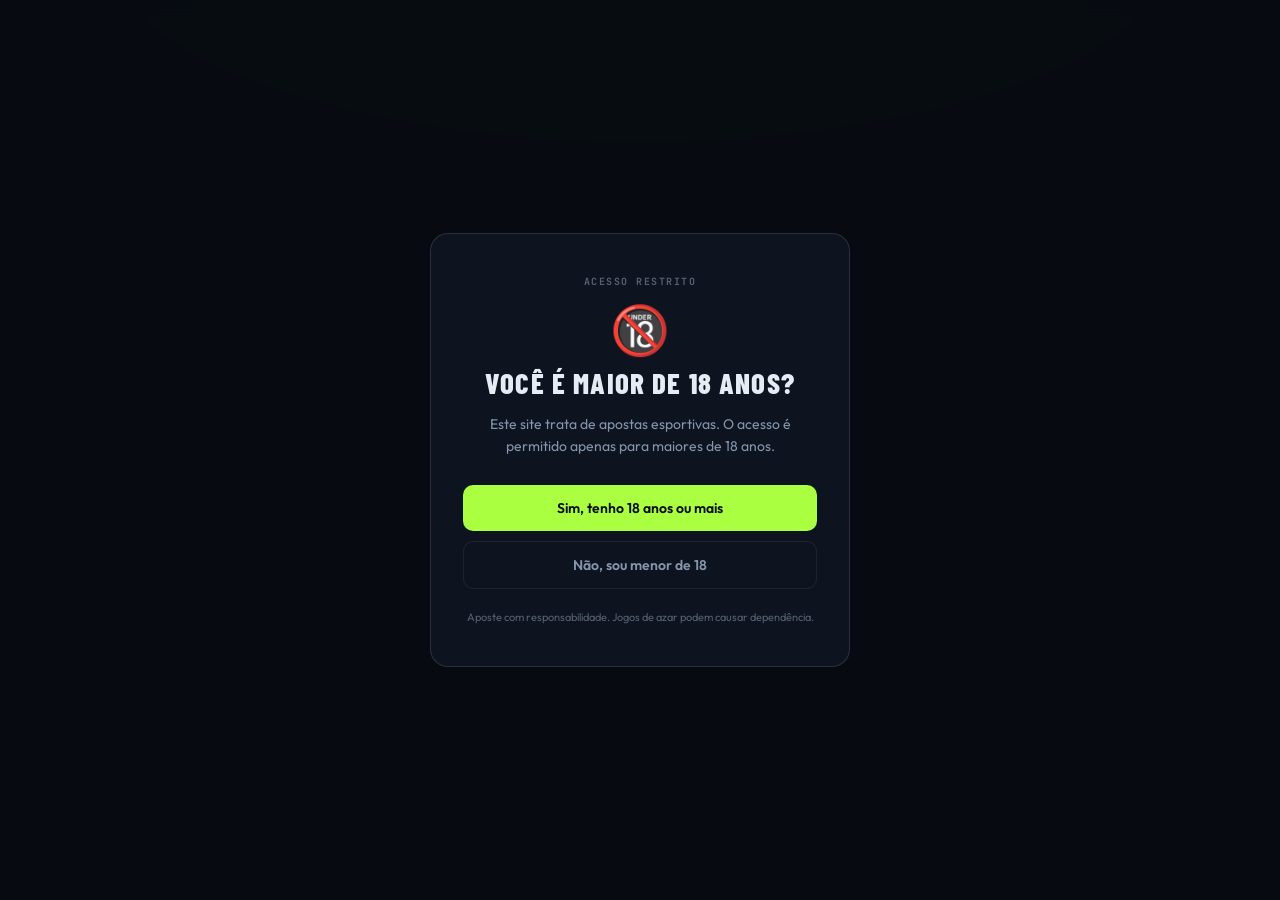
==== commit 80083ab3: "Add NBA predictions system with historical tracking and analysis - Implemented predictor_nba.py for " ====
--- a/index.html
+++ b/index.html
@@ -10,6 +10,10 @@
   <meta property="og:type" content="website" />
   <meta name="twitter:card" content="summary" />
   <meta name="color-scheme" content="dark light" />
+  <meta name="theme-color" content="#0A0C0F" />
+  <meta name="apple-mobile-web-app-capable" content="yes" />
+  <meta name="apple-mobile-web-app-status-bar-style" content="black-translucent" />
+  <meta name="apple-mobile-web-app-title" content="Palpitando" />
   <script>
     (function () {
       try {
@@ -21,11 +25,14 @@
       }
     })();
   </script>
-  <link rel="icon" href="assets/fav-icon.png" type="image/png" />
+  <link rel="icon" type="image/png" sizes="32x32" href="assets/pwa/favicon-32.png" />
+  <link rel="icon" type="image/png" sizes="16x16" href="assets/pwa/favicon-16.png" />
+  <link rel="apple-touch-icon" sizes="180x180" href="assets/pwa/apple-touch-icon.png" />
+  <link rel="manifest" href="manifest.webmanifest" />
   <link rel="preconnect" href="https://fonts.googleapis.com" />
   <link rel="preconnect" href="https://fonts.gstatic.com" crossorigin />
-  <link href="https://fonts.googleapis.com/css2?family=Inter:wght@300;400;500;600;700&family=JetBrains+Mono:wght@400;500&display=swap" rel="stylesheet" />
-  <link rel="stylesheet" href="styles.css" />
+  <link href="https://fonts.googleapis.com/css2?family=Barlow+Condensed:wght@400;500;600;700;800&family=Outfit:wght@400;500;600&family=JetBrains+Mono:wght@400;500&display=swap" rel="stylesheet" />
+  <link rel="stylesheet" href="styles.css?v=20260503" />
   <script async src="https://pagead2.googlesyndication.com/pagead/js/adsbygoogle.js?client=ca-pub-4097064526819391"
      crossorigin="anonymous"></script>
 </head>
@@ -76,17 +83,73 @@
         <span>Jogos de hoje</span>
         <strong id="totalJogos">--</strong>
       </div>
+      <div id="acertosHoje" hidden>
+        <span>Acertos hoje</span>
+        <strong id="acertosHojeVal">--</strong>
+      </div>
     </div>
   </header>
+
+  <!-- ── Sport Selector ── -->
+  <nav class="sport-selector" aria-label="Modalidade">
+    <button class="sport-btn sport-btn--active" data-sport="football" type="button">
+      <span class="sport-btn__icon" aria-hidden="true">⚽</span>
+      <span>Futebol</span>
+    </button>
+    <button class="sport-btn" data-sport="basketball" type="button">
+      <span class="sport-btn__icon" aria-hidden="true">🏀</span>
+      <span>Basquete</span>
+    </button>
+  </nav>
+
+  <!-- ── Basketball Coming Soon (fallback de erro) ── -->
+  <div id="basketballComingSoon" class="sport-coming-soon" hidden>
+    <span class="sport-coming-soon__icon" aria-hidden="true">🏀</span>
+    <p class="sport-coming-soon__title">Dados indisponíveis</p>
+    <p class="sport-coming-soon__sub">Não foi possível carregar os palpites da NBA. Tente novamente mais tarde.</p>
+  </div>
+
+  <!-- ── NBA: Dicas do Dia ── -->
+  <section id="tipsSectionNba" class="tips-section" aria-label="Dicas NBA do dia" hidden>
+    <div class="tips-section__header">
+      <h2 class="tips-section__title">Dicas NBA do dia</h2>
+      <span class="tips-section__badge" id="tipsBadgeNba"></span>
+    </div>
+    <div id="tipsCardsNba" class="tips-cards"></div>
+  </section>
+
+  <!-- ── NBA: Cards de Jogos ── -->
+  <div id="nbaCardsContainer" class="cards" hidden></div>
+
+  <!-- ── Dicas do Dia ── -->
+  <section id="tipsSection" class="tips-section" aria-label="Dicas do dia">
+    <div class="tips-section__header">
+      <h2 class="tips-section__title">Dicas do dia</h2>
+      <span class="tips-section__badge" id="tipsBadge"></span>
+    </div>
+    <div id="tipsCards" class="tips-cards"></div>
+  </section>
 
   <main>
     <section class="toolbar">
       <div class="toolbar-left">
         <div class="filter-group">
           <span class="filter-label">Competição</span>
-          <select id="competitionFilter">
-            <option value="">Todas</option>
-          </select>
+          <div class="custom-select" id="competitionSelectWrapper">
+            <button class="custom-select__btn" type="button" id="competitionSelectBtn"
+              aria-haspopup="listbox" aria-expanded="false" aria-label="Filtrar por competição">
+              <span class="custom-select__value" id="competitionSelectValue">Todas</span>
+              <svg class="custom-select__arrow" viewBox="0 0 24 24" fill="none" stroke="currentColor"
+                stroke-width="2" stroke-linecap="round" stroke-linejoin="round" aria-hidden="true">
+                <polyline points="6 9 12 15 18 9"></polyline>
+              </svg>
+            </button>
+            <ul class="custom-select__list" id="competitionSelectList" role="listbox"
+              aria-label="Competições disponíveis">
+              <li class="custom-select__option custom-select__option--active" role="option"
+                data-value="" tabindex="-1">Todas</li>
+            </ul>
+          </div>
         </div>
       </div>
 
@@ -163,7 +226,7 @@
   <!-- FOOTER -->
   <footer class="app-footer">
     <div class="footer-content">
-      <div class="footer-copyright">© 2026 Lucas Aragão</div>
+      <div class="footer-copyright" id="footerCopyright" style="cursor:default">© 2026 Lucas Aragão</div>
       <div class="footer-links">
         <a href="termos.html" class="footer-link">Termos de uso</a>
         <span class="footer-separator">•</span>
@@ -183,6 +246,19 @@
 
   </div><!-- /#siteContent -->
 
+  <!-- ── Painel Admin — fora do #siteContent para não ser bloqueado pelo age gate ── -->
+  <div id="adminPanel" class="admin-panel" hidden role="dialog" aria-modal="true" aria-label="Painel de histórico">
+    <div class="admin-panel__inner">
+      <div class="admin-panel__header">
+        <h2 class="admin-panel__title">Histórico de Acertos</h2>
+        <button id="adminClose" class="admin-panel__close" type="button" aria-label="Fechar painel">×</button>
+      </div>
+      <div id="adminContent" class="admin-panel__content">
+        <p class="admin-loading">Carregando...</p>
+      </div>
+    </div>
+  </div>
+
   <script>
     (function () {
       const gate    = document.getElementById('ageGate');
@@ -210,6 +286,6 @@
       });
     })();
   </script>
-  <script src="app.js"></script>
+  <script src="app.js?v=20260503"></script>
 </body>
 </html>
--- a/styles.css
+++ b/styles.css
@@ -1,100 +1,100 @@
-﻿/* ============================================================
-  RADAR DE PALPITES v5 — SaaS Clean UI
-  Fontes: Inter + JetBrains Mono
-  ============================================================ */
+/* ============================================================
+   PALPITANDO — Field Intel v2
+   Fonts: Barlow Condensed · Outfit · JetBrains Mono
+   ============================================================ */
 
 :root {
   color-scheme: dark;
-  --glass-strong: rgba(15, 23, 42, 0.94);
-  --glass-soft: rgba(15, 23, 42, 0.72);
-  --bg:         #0f172a;
-  --bg-2:       #111827;
-  --bg-3:       #1f2937;
-  --bg-4:       #1f2937;
-  --surface:    #1f2933;
-  --surface-2:  #243041;
-  --line:       rgba(255, 255, 255, 0.08);
-  --line-2:     rgba(255, 255, 255, 0.14);
-  --line-3:     rgba(148, 163, 184, 0.4);
-  --glass:      rgba(15, 23, 42, 0.94);
-
-  --text:       #e5e7eb;
-  --text-2:     #9ca3af;
-  --text-3:     #94a3b8;
-
-  --primary:    #22c55e;
-  --primary-soft: rgba(34, 197, 94, 0.12);
-  --accent:     #3b82f6;
-  --accent-soft: rgba(59, 130, 246, 0.12);
-  --primary-dim:rgba(34, 197, 94, 0.14);
-  --amber:      #f59e0b;
-  --amber-dim:  rgba(245, 158, 11, 0.14);
-  --red:        #ef4444;
-  --red-dim:    rgba(239, 68, 68, 0.14);
-
-  --success: #22c55e;
-  --warning: #f59e0b;
-  --danger:  #ef4444;
+  --topbar-bg: #010716;
+  --bg:        #080C12;
+  --bg-2:      #0D1420;
+  --bg-3:      #131C2C;
+  --bg-4:      #1A2438;
+  --surface:   #101828;
+  --surface-2: #172033;
+  --line:      rgba(255,255,255,0.07);
+  --line-2:    rgba(255,255,255,0.12);
+  --line-3:    rgba(255,255,255,0.22);
+  --glass-strong: rgba(8,12,18,0.96);
+  --glass-soft:   rgba(8,12,18,0.80);
+  --glass:        rgba(8,12,18,0.94);
+
+  --primary:      #AAFF40;
+  --primary-soft: rgba(170,255,64,0.11);
+  --primary-dim:  rgba(170,255,64,0.14);
+  --accent:       #4B9EFF;
+  --accent-soft:  rgba(75,158,255,0.12);
+  --amber:        #FFB340;
+  --amber-dim:    rgba(255,179,64,0.14);
+  --red:          #FF4060;
+  --red-dim:      rgba(255,64,96,0.14);
+
+  --success:  #AAFF40;
+  --warning:  #FFB340;
+  --danger:   #FF4060;
   --highlight: #ffffff;
-
-  --win:   #22c55e;
-  --draw:  #f59e0b;
-  --lose:  #ef4444;
+  --win:  #AAFF40;
+  --draw: #FFB340;
+  --lose: #FF4060;
+
+  --text:   #E6EBF4;
+  --text-2: #8494AA;
+  --text-3: #546070;
+
+  --display: 'Barlow Condensed', sans-serif;
+  --sans:    'Outfit', system-ui, sans-serif;
+  --mono:    'JetBrains Mono', monospace;
 
   --radius-sm: 6px;
-  --radius:    12px;
-  --radius-lg: 16px;
+  --radius:    10px;
+  --radius-lg: 14px;
   --radius-xl: 18px;
 
-  --mono: 'JetBrains Mono', monospace;
-  --sans: 'Inter', system-ui, sans-serif;
-  
-  --ease-out: cubic-bezier(0.2, 0.8, 0.2, 1);
-  --transition: 180ms ease;
+  --ease-out:  cubic-bezier(0.2, 0.8, 0.2, 1);
+  --transition: 160ms ease;
 }
 
 :root[data-theme="light"] {
   color-scheme: light;
-  --glass-strong: rgba(255, 255, 255, 0.94);
-  --glass-soft: rgba(255, 255, 255, 0.78);
-  --bg:         #f3f7f4;
-  --bg-2:       #ffffff;
-  --bg-3:       #f8fafc;
-  --bg-4:       #eef6f0;
-  --surface:    #f7faf7;
-  --surface-2:  #ecfdf3;
-  --line:       rgba(15, 23, 42, 0.10);
-  --line-2:     rgba(15, 23, 42, 0.18);
-  --line-3:     rgba(15, 23, 42, 0.28);
-  --glass:      rgba(255, 255, 255, 0.92);
-
-  --text:       #0f172a;
-  --text-2:     #334155;
-  --text-3:     #64748b;
-
-  --primary:    #16a34a;
-  --primary-soft: rgba(22, 163, 74, 0.12);
-  --accent:     #2563eb;
-  --accent-soft: rgba(37, 99, 235, 0.12);
-  --primary-dim:rgba(22, 163, 74, 0.12);
-  --amber:      #d97706;
-  --amber-dim:  rgba(217, 119, 6, 0.12);
-  --red:        #dc2626;
-  --red-dim:    rgba(220, 38, 38, 0.12);
-
-  --success: #16a34a;
-  --warning: #d97706;
-  --danger:  #dc2626;
-  --highlight: #0f172a;
-
-  --win:   #16a34a;
-  --draw:  #d97706;
-  --lose:  #dc2626;
-}
-
-/* Reset & Scaffolding */
+  --topbar-bg: #FCFCFC;
+  --bg:        #EEF3F8;
+  --bg-2:      #FFFFFF;
+  --bg-3:      #E5ECF4;
+  --bg-4:      #D8E3EE;
+  --surface:   #F4F7FB;
+  --surface-2: #EAF0F8;
+  --line:      rgba(10,24,48,0.08);
+  --line-2:    rgba(10,24,48,0.14);
+  --line-3:    rgba(10,24,48,0.24);
+  --glass-strong: rgba(238,243,248,0.96);
+  --glass-soft:   rgba(238,243,248,0.82);
+  --glass:        rgba(238,243,248,0.94);
+
+  --primary:      #3E9400;
+  --primary-soft: rgba(62,148,0,0.12);
+  --primary-dim:  rgba(62,148,0,0.14);
+  --accent:       #1864D4;
+  --accent-soft:  rgba(24,100,212,0.12);
+  --amber:        #C07800;
+  --amber-dim:    rgba(192,120,0,0.12);
+  --red:          #CC1840;
+  --red-dim:      rgba(204,24,64,0.12);
+
+  --success: #3E9400;
+  --warning: #C07800;
+  --danger:  #CC1840;
+  --highlight: #0A1830;
+  --win:  #3E9400;
+  --draw: #C07800;
+  --lose: #CC1840;
+
+  --text:   #0A1830;
+  --text-2: #3A5070;
+  --text-3: #6678A0;
+}
+
+/* ── RESET ── */
 *, *::before, *::after { box-sizing: border-box; margin: 0; padding: 0; }
-
 [hidden] { display: none !important; }
 
 body {
@@ -106,314 +106,573 @@
   min-height: 100vh;
   -webkit-font-smoothing: antialiased;
   -moz-osx-font-smoothing: grayscale;
+  overflow-x: hidden;
+  background-image: radial-gradient(ellipse 80% 40% at 50% -5%, rgba(170,255,64,0.04) 0%, transparent 55%);
   transition: background-color var(--transition), color var(--transition);
 }
 
+/* ── TOPBAR ── */
 .topbar {
   position: sticky;
   top: 0;
   z-index: 50;
-  background: var(--glass-strong);
+  background: var(--topbar-bg);
   border-bottom: 1px solid var(--line);
-  padding: 1.25rem 2rem;
-  display: flex;
-  align-items: flex-end;
-  justify-content: space-between;
-  gap: 1.5rem;
-  backdrop-filter: blur(18px) saturate(150%);
-  transition: padding var(--transition), background-color var(--transition), border-color var(--transition), box-shadow var(--transition), gap var(--transition), transform var(--transition), opacity var(--transition);
+  backdrop-filter: blur(20px) saturate(160%);
+  padding: 0.75rem 1.5rem;
+  display: flex;
+  align-items: center;
+  gap: 1rem;
+  transition: padding var(--transition), background-color var(--transition), box-shadow var(--transition);
 }
 
 .topbar__brand {
   display: flex;
-  flex-direction: column;
-  gap: 0.9rem;
-  align-items: flex-end;
+  align-items: center;
   margin-right: auto;
+  flex-shrink: 0;
 }
 
 .brand-logo-container {
   display: flex;
   align-items: center;
-  gap: 0.75rem;
 }
 
 .brand-logo {
-  height: 180px;
+  height: 150px;
   width: auto;
   display: block;
   transition: opacity var(--transition);
+}
+
+.brand-logo--dark  { display: block; }
+.brand-logo--light { display: none;  }
+:root[data-theme="light"] .brand-logo--dark  { display: none;  }
+:root[data-theme="light"] .brand-logo--light { display: block; }
+
+/* ── META STRIP ── */
+.meta {
+  display: flex;
+  align-items: stretch;
+  justify-content: flex-end;
+  gap: 0.6rem;
+  flex-wrap: wrap;
   flex-shrink: 0;
-}
-
-.brand-logo--dark {
-  display: block;
-  margin-left: 100px;
-}
-
-.brand-logo--light {
-  display: none;
-  margin-left: 100px;
-}
-
-:root[data-theme="light"] .brand-logo--dark {
-  display: none;
-}
-
-:root[data-theme="light"] .brand-logo--light {
-  display: block;
-  margin-left: 100px;
-}
-
-h1 {
-  display: flex;
-  align-items: center;
-  gap: 0.75rem;
-  font-size: clamp(1.5rem, 3vw, 2.2rem);
-  font-family: var(--sans);
-  font-weight: 700;
-  letter-spacing: -0.04em;
-  color: var(--text);
-  line-height: 1.1;
-  margin-bottom: 0;
-}
-
-/* Meta Data */
-.meta {
-  display: flex;
-  gap: 0.75rem;
-  flex-shrink: 0;
-  align-items: stretch;
 }
 
 .theme-toggle {
   display: inline-flex;
   align-items: center;
   justify-content: center;
-  gap: 0.55rem;
-  background: var(--surface);
+  gap: 0.4rem;
+  min-height: 48px;
+  background: color-mix(in srgb, var(--surface) 88%, transparent);
   color: var(--text);
   border: 1px solid var(--line);
-  border-radius: var(--radius);
-  padding: 0.6rem 0.9rem;
-  min-height: 100%;
+  border-radius: 12px;
+  padding: 0.5rem 0.85rem;
   font-family: var(--sans);
   font-size: 12px;
   font-weight: 600;
   cursor: pointer;
-  transition: background var(--transition), border-color var(--transition), color var(--transition), transform var(--transition);
-}
-
-.theme-toggle:hover {
-  background: var(--surface-2);
-  border-color: var(--line-2);
-  transform: translateY(-1px);
-}
-
-.theme-toggle:focus-visible {
-  outline: none;
-  border-color: var(--accent);
-  box-shadow: 0 0 0 3px var(--accent-soft);
-}
+  transition: background var(--transition), border-color var(--transition), transform var(--transition);
+  white-space: nowrap;
+}
+.theme-toggle:hover { background: var(--surface-2); border-color: var(--line-2); transform: translateY(-1px); }
+.theme-toggle:focus-visible { outline: 2px solid var(--accent); outline-offset: 2px; }
 
 .theme-toggle__icon {
   display: inline-flex;
   align-items: center;
   justify-content: center;
-  width: 20px;
-  height: 20px;
-  min-width: 20px;
-  border-radius: 999px;
-  background: var(--accent-soft);
-  font-size: 14px;
-  line-height: 1;
+  width: 18px;
+  height: 18px;
+  min-width: 18px;
   color: var(--accent);
 }
-
-.theme-toggle__icon svg {
-  width: 14px;
-  height: 14px;
-  display: block;
-}
-
-.theme-toggle__label {
-  white-space: nowrap;
-}
+.theme-toggle__icon svg { width: 14px; height: 14px; display: block; }
+.theme-toggle__label { white-space: nowrap; }
 
 .meta > div {
-  background: var(--surface);
-  border: 1px solid var(--line);
-  border-radius: var(--radius);
-  padding: 0.6rem 0.9rem;
-  min-width: 138px;
+  min-height: 48px;
+  background: color-mix(in srgb, var(--surface) 90%, transparent);
+  border: 1px solid var(--line);
+  border-radius: 12px;
+  padding: 0.45rem 0.8rem;
+  min-width: 110px;
   text-align: right;
   display: flex;
   flex-direction: column;
   justify-content: center;
 }
-
-.meta span { 
-  display: block; font-size: 10px; text-transform: uppercase; 
-  letter-spacing: 0.08em; color: var(--text-3); font-weight: 500; margin-bottom: 3px; 
-}
-.meta strong { font-family: var(--mono); font-size: 15px; font-weight: 600; color: var(--text); line-height: 1.2; }
-
-#generatedAt {
-  white-space: nowrap;
-}
-
-/* Main Content */
-main { position: relative; z-index: 1; max-width: 1500px; margin: 0 auto; padding: 2rem 2rem 4rem; }
-
-/* Filters Toolbar */
+.meta span {
+  display: block;
+  font-size: 8px;
+  text-transform: uppercase;
+  letter-spacing: 0.1em;
+  color: var(--text-3);
+  font-weight: 700;
+  margin-bottom: 3px;
+}
+.meta strong {
+  font-family: var(--mono);
+  font-size: 12px;
+  font-weight: 500;
+  color: var(--text);
+  line-height: 1.2;
+}
+#generatedAt { white-space: nowrap; }
+#acertosHoje strong { color: var(--primary); }
+
+/* ── SPORT SELECTOR ── */
+.sport-selector {
+  display: inline-flex;
+  align-items: center;
+  gap: 0.5rem;
+  padding: 0.5rem;
+  background: var(--bg-2);
+  border: 1px solid var(--line);
+  border-radius: 999px;
+  box-shadow: 0 6px 24px rgba(0,0,0,0.18);
+  max-width: 1500px;
+  margin: 1rem 1.5rem 0;
+}
+
+.sport-btn {
+  display: inline-flex;
+  align-items: center;
+  justify-content: center;
+  gap: 0.5rem;
+  padding: 0.6rem 1rem;
+  min-width: 132px;
+  border-radius: 999px;
+  border: 1.5px solid var(--line-2);
+  background: transparent;
+  color: var(--text-2);
+  font-family: var(--sans);
+  font-size: 14px;
+  font-weight: 600;
+  cursor: pointer;
+  transition: all var(--transition);
+}
+.sport-btn__icon { font-size: 18px; line-height: 1; }
+.sport-btn--active {
+  background: rgba(170,255,64,0.16);
+  border-color: rgba(170,255,64,0.55);
+  color: var(--primary);
+  font-weight: 700;
+  box-shadow: 0 0 0 1px rgba(170,255,64,0.2), 0 8px 20px rgba(170,255,64,0.12);
+}
+:root[data-theme="light"] .sport-btn--active {
+  background: rgba(62,148,0,0.12);
+  border-color: rgba(62,148,0,0.5);
+  color: var(--primary);
+  box-shadow: none;
+}
+.sport-btn:not(.sport-btn--active):hover { background: var(--bg-4); color: var(--text); border-color: var(--line-3); }
+.sport-btn:focus-visible { outline: 2px solid var(--accent); outline-offset: 2px; }
+
+/* ── BASKETBALL COMING SOON ── */
+.sport-coming-soon {
+  text-align: center;
+  padding: 5rem 2rem;
+  color: var(--text-2);
+}
+.sport-coming-soon__icon { font-size: 3.5rem; display: block; margin-bottom: 1rem; filter: grayscale(0.3); }
+.sport-coming-soon__title {
+  font-family: var(--display);
+  font-size: 2.2rem;
+  font-weight: 800;
+  letter-spacing: 0.06em;
+  text-transform: uppercase;
+  color: var(--text);
+  margin-bottom: 0.6rem;
+}
+.sport-coming-soon__sub { font-size: 0.95rem; color: var(--text-3); max-width: 340px; margin: 0 auto; line-height: 1.6; }
+
+/* ── MAIN ── */
+main {
+  position: relative;
+  z-index: 1;
+  max-width: 1500px;
+  margin: 0 auto;
+  padding: 1.5rem 1.5rem 5rem;
+}
+
+/* ── FILTERS TOOLBAR ── */
 .toolbar {
   display: flex;
-  gap: 1rem;
+  gap: 0.75rem;
   flex-wrap: wrap;
   align-items: center;
-  margin-bottom: 2rem;
+  margin-bottom: 1.5rem;
   background: var(--bg-2);
-  padding: 1rem 1.25rem;
+  padding: 0.875rem 1rem;
   border-radius: var(--radius-lg);
   border: 1px solid var(--line);
 }
 
-.toolbar-left,
-.toolbar-right {
+.toolbar-left, .toolbar-right {
   display: flex;
   align-items: flex-end;
 }
-
-.toolbar-right {
-  margin-left: auto;
-}
+.toolbar-right { margin-left: auto; }
 
 .filter-group {
   display: flex;
   flex-direction: column;
-  gap: 6px;
+  gap: 5px;
 }
 
 .filter-label {
-  font-size: 11px;
-  font-weight: 600;
-  text-transform: uppercase;
-  letter-spacing: 0.08em;
+  font-size: 10px;
+  font-weight: 700;
+  text-transform: uppercase;
+  letter-spacing: 0.1em;
   color: var(--text-3);
 }
 
-.filter-chips {
-  display: flex;
-  gap: 6px;
-  flex-wrap: wrap;
-}
+.filter-chips { display: flex; gap: 5px; flex-wrap: wrap; }
 
 select {
   appearance: none;
-  background: var(--surface) url("data:image/svg+xml,%3Csvg width='12' height='12' viewBox='0 0 24 24' fill='none' stroke='%23cbd5e1' stroke-width='2' stroke-linecap='round' stroke-linejoin='round'%3E%3Cpolyline points='6 9 12 15 18 9'%3E%3C/polyline%3E%3C/svg%3E") no-repeat right 12px center;
+  background: var(--surface) url("data:image/svg+xml,%3Csvg width='12' height='12' viewBox='0 0 24 24' fill='none' stroke='%235A6A7A' stroke-width='2' stroke-linecap='round' stroke-linejoin='round'%3E%3Cpolyline points='6 9 12 15 18 9'%3E%3C/polyline%3E%3C/svg%3E") no-repeat right 10px center;
   border: 1px solid var(--line);
   border-radius: var(--radius);
-  padding: 0.6rem 2.5rem 0.6rem 1rem;
+  padding: 0.55rem 2.2rem 0.55rem 0.875rem;
   color: var(--text);
   font-family: var(--sans);
   font-weight: 500;
-  font-size: 14px;
+  font-size: 13px;
   cursor: pointer;
-  transition: box-shadow var(--transition), background-color var(--transition);
-  min-width: 180px;
-}
-
-select:hover { background-color: var(--surface-2); border-color: var(--line-2); }
+  transition: border-color var(--transition), box-shadow var(--transition);
+  min-width: 170px;
+}
+select:hover { border-color: var(--line-2); }
 select:focus { outline: none; border-color: var(--accent); box-shadow: 0 0 0 3px var(--accent-soft); }
-select option,
-select optgroup {
+select option, select optgroup { background: var(--bg-2); color: var(--text); }
+
+/* ── CUSTOM SELECT ── */
+.custom-select {
+  position: relative;
+  min-width: 170px;
+}
+
+.custom-select__btn {
+  display: flex;
+  align-items: center;
+  justify-content: space-between;
+  gap: 0.5rem;
+  width: 100%;
+  background: var(--surface);
+  border: 1px solid var(--line);
+  border-radius: var(--radius);
+  padding: 0.55rem 0.875rem;
+  color: var(--text);
+  font-family: var(--sans);
+  font-weight: 500;
+  font-size: 13px;
+  cursor: pointer;
+  text-align: left;
+  transition: border-color var(--transition), box-shadow var(--transition);
+}
+.custom-select__btn:hover { border-color: var(--line-2); }
+.custom-select__btn:focus { outline: none; border-color: var(--accent); box-shadow: 0 0 0 3px var(--accent-soft); }
+
+.custom-select__value {
+  flex: 1;
+  overflow: hidden;
+  text-overflow: ellipsis;
+  white-space: nowrap;
+}
+
+.custom-select__arrow {
+  width: 12px;
+  height: 12px;
+  flex-shrink: 0;
+  color: var(--text-3);
+  transition: transform var(--transition);
+}
+.custom-select.is-open .custom-select__arrow { transform: rotate(180deg); }
+
+.custom-select__list {
+  display: none;
+  position: absolute;
+  top: calc(100% + 5px);
+  left: 0;
+  right: 0;
+  z-index: 200;
+  list-style: none;
   background: var(--bg-2);
-  color: var(--text);
-}
+  border: 1px solid var(--line-2);
+  border-radius: var(--radius);
+  padding: 0.25rem;
+  max-height: 280px;
+  overflow-y: auto;
+  box-shadow: 0 8px 32px rgba(0,0,0,0.28), 0 2px 8px rgba(0,0,0,0.18);
+  scrollbar-width: thin;
+  scrollbar-color: var(--line-2) transparent;
+}
+.custom-select.is-open .custom-select__list { display: block; }
+
+.custom-select__option {
+  padding: 0.45rem 0.7rem;
+  border-radius: var(--radius-sm);
+  font-size: 13px;
+  color: var(--text-2);
+  cursor: pointer;
+  transition: background var(--transition), color var(--transition);
+  white-space: nowrap;
+  overflow: hidden;
+  text-overflow: ellipsis;
+}
+.custom-select__option:hover { background: var(--surface); color: var(--text); }
+.custom-select__option--active { color: var(--accent); background: var(--accent-soft); font-weight: 600; }
 
 .legend-chip {
   display: inline-flex;
   align-items: center;
   justify-content: center;
-  padding: 6px 12px;
+  padding: 5px 12px;
   border-radius: 999px;
   background: var(--surface);
   border: 1px solid var(--line);
   color: var(--text-3);
   font-family: var(--sans);
-  font-weight: 500;
+  font-weight: 600;
   font-size: 12px;
-  letter-spacing: 0.02em;
   transition: all var(--transition);
 }
-
-.filter-chip {
-  cursor: pointer;
-}
-
-.filter-chip:hover {
-  background: var(--bg-3);
-  color: var(--text);
-}
-
-.legend-chip.is-active {
-  color: var(--text);
-  background: var(--primary-soft);
-  border-color: rgba(34, 197, 94, 0.4);
-}
-
-.legend-chip--low.is-active { border-color: rgba(239, 68, 68, 0.45); background: rgba(239, 68, 68, 0.15); }
-.legend-chip--medium.is-active { border-color: rgba(245, 158, 11, 0.45); background: rgba(245, 158, 11, 0.15); }
-.legend-chip--high.is-active { border-color: rgba(34, 197, 94, 0.45); background: rgba(34, 197, 94, 0.15); }
+.filter-chip { cursor: pointer; }
+.filter-chip:hover { background: var(--bg-3); color: var(--text); }
+.legend-chip.is-active { color: var(--text); }
+.legend-chip--low.is-active    { border-color: rgba(255,64,96,0.45);   background: rgba(255,64,96,0.12);   color: var(--red);     }
+.legend-chip--medium.is-active { border-color: rgba(255,179,64,0.45);  background: rgba(255,179,64,0.12);  color: var(--amber);   }
+.legend-chip--high.is-active   { border-color: rgba(170,255,64,0.45);  background: rgba(170,255,64,0.12);  color: var(--primary); }
+:root[data-theme="light"] .legend-chip--low.is-active    { color: var(--danger);  }
+:root[data-theme="light"] .legend-chip--medium.is-active { color: var(--warning); }
+:root[data-theme="light"] .legend-chip--high.is-active   { color: var(--primary); }
 
 .toolbar-footer {
   width: 100%;
   display: flex;
   justify-content: space-between;
   align-items: center;
-  margin-top: 0.35rem;
-  padding-top: 0.55rem;
+  margin-top: 0.4rem;
+  padding-top: 0.5rem;
   border-top: 1px solid var(--line);
 }
 
-.results {
-  font-size: 13px;
+.results { font-size: 12px; color: var(--text-3); }
+.results strong { color: var(--text); font-family: var(--mono); }
+
+.clear-filters {
+  background: transparent;
+  border: 1px solid var(--line);
+  border-radius: 999px;
   color: var(--text-3);
-}
-
-.results strong {
-  color: var(--text);
-  font-family: var(--mono);
-}
-
-.clear-filters {
-  background: var(--surface);
-  border: 1px solid var(--line);
-  border-radius: 999px;
-  color: var(--text-2);
   font-size: 12px;
   font-weight: 600;
   cursor: pointer;
-  padding: 0.45rem 0.85rem;
-  transition: background var(--transition), border-color var(--transition), color var(--transition), transform var(--transition);
-}
-
-.clear-filters:hover {
+  padding: 0.3rem 0.75rem;
+  transition: all var(--transition);
+  font-family: var(--sans);
+}
+.clear-filters:hover { color: var(--accent); border-color: var(--accent); }
+.clear-filters:focus-visible { outline: 2px solid var(--accent); outline-offset: 2px; }
+
+/* ── TIPS SECTION ── */
+.tips-section {
+  padding: 1rem 0 0;
+  max-width: 1500px;
+  margin: 0 auto;
+}
+
+.tips-section__header {
+  display: flex;
+  align-items: center;
+  gap: 0.6rem;
+  margin-bottom: 0.875rem;
+  padding: 0 1.5rem;
+}
+
+.tips-section__title {
+  font-family: var(--display);
+  font-size: 1.25rem;
+  font-weight: 800;
+  letter-spacing: 0.06em;
+  text-transform: uppercase;
+  color: var(--text);
+  margin: 0;
+}
+
+.tips-section__badge {
+  font-size: 0.65rem;
+  font-weight: 700;
+  font-family: var(--mono);
+  background: var(--accent-soft);
   color: var(--accent);
-  background: var(--bg-3);
-  border-color: var(--line-2);
-  transform: translateY(-1px);
-}
-
-.clear-filters:focus-visible {
-  outline: none;
+  border: 1px solid rgba(75,158,255,0.28);
+  border-radius: 999px;
+  padding: 0.1rem 0.55rem;
+  text-transform: uppercase;
+  letter-spacing: 0.06em;
+}
+
+.tips-cards {
+  display: grid;
+  grid-template-columns: repeat(auto-fill, minmax(240px, 1fr));
+  gap: 0.75rem;
+  padding: 0 1.5rem;
+}
+
+/* ── TIP CARDS ── */
+.tip-card {
+  background: var(--surface);
+  border: 1px solid var(--line-2);
+  border-radius: var(--radius-lg);
+  padding: 1rem 1.125rem;
+  display: flex;
+  flex-direction: column;
+  gap: 0.6rem;
+  transition: border-color 0.15s, box-shadow 0.15s, transform 0.15s;
+  position: relative;
+  overflow: hidden;
+}
+
+.tip-card::before {
+  content: '';
+  position: absolute;
+  top: 0; left: 0; right: 0;
+  height: 2px;
+  background: linear-gradient(90deg, transparent, var(--accent), transparent);
+  opacity: 0.5;
+}
+
+.tip-card:hover {
   border-color: var(--accent);
-  box-shadow: 0 0 0 3px var(--accent-soft);
-}
-
-/* Cards Grid */
-.cards { display: grid; grid-template-columns: repeat(auto-fill, minmax(320px, 1fr)); gap: 1.25rem; }
-
+  box-shadow: 0 4px 24px rgba(75,158,255,0.15);
+  transform: translateY(-2px);
+}
+
+.tip-card__top {
+  display: flex;
+  align-items: center;
+  gap: 0.45rem;
+  flex-wrap: wrap;
+}
+
+.tip-card__rank {
+  font-family: var(--mono);
+  font-size: 0.68rem;
+  font-weight: 700;
+  color: var(--accent);
+  background: var(--accent-soft);
+  border-radius: 999px;
+  padding: 0.1rem 0.45rem;
+  line-height: 1.5;
+}
+
+.tip-card__competition {
+  font-family: var(--mono);
+  font-size: 0.68rem;
+  color: var(--text-3);
+  flex: 1;
+  white-space: nowrap;
+  overflow: hidden;
+  text-overflow: ellipsis;
+  text-transform: uppercase;
+  letter-spacing: 0.04em;
+}
+
+.tip-card__conf { font-size: 0.68rem !important; padding: 0.1rem 0.45rem !important; }
+
+.tip-card__teams {
+  font-family: var(--display);
+  font-size: 1.1rem;
+  font-weight: 700;
+  letter-spacing: 0.03em;
+  text-transform: uppercase;
+  color: var(--text);
+  line-height: 1.25;
+}
+
+.tip-card__vs { opacity: 0.35; font-weight: 400; margin: 0 0.2em; }
+
+.tip-card__prob { display: flex; align-items: baseline; gap: 0.4rem; flex-wrap: wrap; }
+
+.tip-card__prob-value {
+  font-family: var(--display);
+  font-size: 2.6rem;
+  font-weight: 800;
+  letter-spacing: 0.02em;
+  line-height: 1;
+}
+.tip-card__prob-value--high { color: var(--primary); text-shadow: 0 0 18px rgba(170,255,64,0.35); }
+.tip-card__prob-value--mid  { color: var(--amber); }
+.tip-card__prob-value--low  { color: var(--text-3); }
+:root[data-theme="light"] .tip-card__prob-value--high { text-shadow: none; }
+
+.tip-card__prob-label { font-size: 0.78rem; color: var(--text-2); line-height: 1.35; max-width: 100px; }
+
+.tip-card__bet {
+  display: flex;
+  flex-direction: column;
+  gap: 0.12rem;
+  padding-top: 0.5rem;
+  border-top: 1px solid var(--line);
+}
+
+.tip-card__bet-label {
+  font-size: 0.65rem;
+  color: var(--text-3);
+  text-transform: uppercase;
+  letter-spacing: 0.08em;
+  font-weight: 700;
+}
+
+.tip-card__bet-value {
+  font-size: 0.9rem;
+  color: var(--text);
+  font-weight: 600;
+}
+
+.tips-section__empty { color: var(--text-2); font-size: 0.9rem; padding: 0.5rem 0; }
+
+.tip-card__result {
+  font-size: 0.72rem;
+  font-weight: 700;
+  border-radius: 999px;
+  padding: 0.12rem 0.55rem;
+  align-self: flex-start;
+}
+.tip-card__result--acerto { background: var(--primary-soft); color: var(--primary); }
+.tip-card__result--erro   { background: var(--red-dim); color: var(--red); }
+:root[data-theme="light"] .tip-card__result--acerto { color: var(--primary); }
+:root[data-theme="light"] .tip-card__result--erro   { color: var(--danger);  }
+
+.tip-card--recovery {
+  border-color: var(--amber);
+  box-shadow: 0 0 0 1px var(--amber-dim);
+}
+.tip-card--recovery::before {
+  background: linear-gradient(90deg, transparent, var(--amber), transparent);
+}
+.tip-card--recovery:hover {
+  border-color: var(--amber);
+  box-shadow: 0 4px 24px rgba(255,179,64,0.2);
+}
+.tip-card__rank--recovery { background: var(--amber-dim); color: var(--amber); }
+.tip-card__recovery-note { font-size: 0.68rem; color: var(--amber); opacity: 0.85; margin-top: 0.2rem; }
+
+/* ── CARDS GRID ── */
+.cards {
+  display: grid;
+  grid-template-columns: repeat(auto-fill, minmax(320px, 1fr));
+  gap: 1rem;
+}
+
+/* ── MATCH CARD ── */
 .card {
   background: var(--bg-2);
   border: 1px solid var(--line);
@@ -422,103 +681,109 @@
   position: relative;
   display: flex;
   flex-direction: column;
-  transition: transform var(--transition), border-color var(--transition), background var(--transition);
+  transition: transform var(--transition), border-color var(--transition), box-shadow var(--transition);
   cursor: pointer;
 }
-
 .card:hover {
-  transform: translateY(-1px);
+  transform: translateY(-2px);
   border-color: var(--line-2);
-  background: var(--bg-3);
-}
-
+  box-shadow: 0 8px 32px rgba(0,0,0,0.25);
+}
 .card:focus-visible { outline: none; border-color: var(--accent); box-shadow: 0 0 0 3px var(--accent-soft); }
 
 .card-head {
-  padding: 1.25rem 1.5rem;
+  padding: 1.125rem 1.25rem;
   border-bottom: 1px solid var(--line);
-  display: flex; flex-direction: column; gap: 0.6rem;
-  background: transparent;
+  display: flex;
+  flex-direction: column;
+  gap: 0.5rem;
 }
 
 .card-head-top {
   display: flex;
   align-items: flex-start;
   justify-content: space-between;
-  gap: 0.9rem;
-}
-
-.card-meta {
-  min-width: 0;
-  display: flex;
-  flex-direction: column;
-  gap: 0.35rem;
-}
-
-.competition { font-family: var(--mono); font-size: 11px; text-transform: uppercase; letter-spacing: 0.1em; color: var(--text-3); font-weight: 500; line-height: 1.45;}
+  gap: 0.75rem;
+}
+
+.card-meta { min-width: 0; display: flex; flex-direction: column; gap: 0.25rem; }
+
+.competition {
+  font-family: var(--mono);
+  font-size: 10px;
+  text-transform: uppercase;
+  letter-spacing: 0.1em;
+  color: var(--text-3);
+  font-weight: 500;
+  line-height: 1.4;
+}
 
 .match-date {
   font-family: var(--mono);
-  font-size: 11px;
+  font-size: 10px;
   font-weight: 500;
   color: var(--text-2);
   line-height: 1.4;
 }
 
-.match-title { font-family: var(--sans); font-size: 1.25rem; font-weight: 600; letter-spacing: -0.03em; color: var(--text); line-height: 1.25; }
-
-.card-snapshot {
-  padding: 0 1.5rem 1.2rem;
-  transition: opacity 160ms ease, max-height 160ms ease;
-}
+.match-title {
+  font-family: var(--display);
+  font-size: 1.3rem;
+  font-weight: 700;
+  letter-spacing: 0.02em;
+  text-transform: uppercase;
+  color: var(--text);
+  line-height: 1.2;
+}
+
+/* ── CARD SNAPSHOT ── */
+.card-snapshot { padding: 0 1.25rem 1rem; }
 
 .card-snapshot-grid {
   display: grid;
   grid-template-columns: 1fr;
-  gap: 0.75rem;
+  grid-auto-rows: 88px;
+  gap: 0.5rem;
 }
 
 .snapshot-item {
   display: flex;
   flex-direction: column;
   justify-content: center;
-  gap: 0.35rem;
-  padding: 0.85rem 1rem;
+  gap: 0.25rem;
+  padding: 0.75rem 0.875rem;
   background: var(--surface);
   border: 1px solid var(--line);
   border-radius: var(--radius);
   min-width: 0;
-  min-height: 88px;
-}
-
-.card-snapshot .conf {
-  display: inline-flex;
-  align-self: flex-start;
-  width: fit-content;
-  font-size: 8px;
-  padding: 2px 7px;
-}
-
-.snapshot-item--wide {
-  grid-column: 1 / -1;
-}
+  min-height: 0;
+  height: 100%;
+}
+
+.card-snapshot .conf { display: inline-flex; align-self: flex-start; width: fit-content; font-size: 8px; padding: 2px 6px; }
+.snapshot-item--wide { grid-column: auto; }
 
 .snapshot-label {
-  font-size: 11px;
-  text-transform: uppercase;
-  letter-spacing: 0.08em;
+  font-size: 9px;
+  text-transform: uppercase;
+  letter-spacing: 0.09em;
   color: var(--text-3);
+  font-weight: 700;
 }
 
 .highlight {
-  font-size: 18px;
+  font-family: var(--display);
+  font-size: 1.65rem;
+  font-weight: 800;
+  letter-spacing: 0.02em;
+  color: var(--highlight);
+  line-height: 1.1;
+}
+
+.highlight--secondary {
+  font-family: var(--sans);
+  font-size: 14px;
   font-weight: 600;
-  color: var(--highlight);
-  line-height: 1.25;
-}
-
-.highlight--secondary {
-  font-size: 16px;
   white-space: nowrap;
   overflow: hidden;
   text-overflow: ellipsis;
@@ -529,379 +794,541 @@
   grid-template-rows: 0fr;
   transition: grid-template-rows 220ms ease;
 }
-.card-body-inner {
-  overflow: hidden;
-}
-
-.card:not(.is-collapsed) .card-body { grid-template-rows: 1fr; }
+.card-body-inner { overflow: hidden; }
+.card:not(.is-collapsed) .card-body  { grid-template-rows: 1fr; }
 .card:not(.is-collapsed) .card-snapshot { display: none; }
 .card.is-collapsed .card-head { border-bottom-color: transparent; }
 
-/* Panels inside card */
-.panel { padding: 1.25rem 1.5rem; border-bottom: 1px solid var(--line); }
+/* ── PANELS ── */
+.panel { padding: 1.125rem 1.25rem; border-bottom: 1px solid var(--line); }
 .panel:last-child { border-bottom: none; }
 
 .panel h3 {
-  font-family: var(--sans); font-size: 11px; font-weight: 600;
-  text-transform: uppercase; letter-spacing: 0.1em; color: var(--text-3); 
-  margin-bottom: 1rem;
+  font-family: var(--sans);
+  font-size: 10px;
+  font-weight: 700;
+  text-transform: uppercase;
+  letter-spacing: 0.1em;
+  color: var(--text-3);
+  margin-bottom: 0.875rem;
 }
 
 .grid-2 { display: grid; grid-template-columns: 1fr 1fr; border-bottom: 1px solid var(--line); }
 .grid-2 .panel { border-bottom: none; }
 .grid-2 .panel:first-child { border-right: 1px solid var(--line); }
-
-.grid-2--stacked {
-  grid-template-columns: 1fr;
-}
-
-.grid-2--stacked .panel:first-child {
-  border-right: none;
-  border-bottom: 1px solid var(--line);
-}
-
-.favorite-line { font-size: 13px; color: var(--text-2); margin-bottom: 0.75rem; line-height: 1.5; }
-
-.forma-row { display: flex; flex-wrap: wrap; gap: 6px; margin-bottom: 1rem; }
-.forma-pill { 
-  font-size: 11px; font-family: var(--sans); font-weight: 500; 
-  padding: 4px 10px; border-radius: 99px; letter-spacing: 0.01em; 
-  border: 1px solid var(--line); background: var(--surface);
-}
-.forma--alta   { background: var(--primary-dim); color: var(--primary); border-color: rgba(34, 197, 94, 0.28); }
-.forma--baixa  { background: var(--red-dim); color: var(--red); border-color: rgba(239, 68, 68, 0.28); }
-
-.quick-read { 
-  font-size: 12px; color: var(--text-2); margin-top: 1rem; 
-  font-style: italic; border-top: 1px solid var(--line); padding-top: 1rem; line-height: 1.5;
-}
-
-/* Probabilities component */
+.grid-2--stacked { grid-template-columns: 1fr; }
+.grid-2--stacked .panel:first-child { border-right: none; border-bottom: 1px solid var(--line); }
+
+.favorite-line { font-size: 12px; color: var(--text-2); margin-bottom: 0.75rem; line-height: 1.55; }
+
+.forma-row { display: flex; flex-wrap: wrap; gap: 5px; margin-bottom: 0.875rem; }
+.forma-pill {
+  font-size: 10px;
+  font-weight: 600;
+  padding: 3px 9px;
+  border-radius: 99px;
+  border: 1px solid var(--line);
+  background: var(--surface);
+}
+.forma--alta  { background: var(--primary-dim); color: var(--primary); border-color: rgba(170,255,64,0.28); }
+.forma--baixa { background: var(--red-dim);     color: var(--red);     border-color: rgba(255,64,96,0.28);  }
+:root[data-theme="light"] .forma--alta  { color: var(--primary); }
+:root[data-theme="light"] .forma--baixa { color: var(--danger);  }
+
+.quick-read {
+  font-size: 12px;
+  color: var(--text-2);
+  margin-top: 0.875rem;
+  font-style: italic;
+  border-top: 1px solid var(--line);
+  padding-top: 0.875rem;
+  line-height: 1.55;
+}
+
+/* ── PROBABILITY BARS ── */
 .prob-bars {
-  display: flex; flex-direction: column; gap: 10px;
-  padding: 1rem; border-radius: 12px; background: var(--surface);
+  display: flex;
+  flex-direction: column;
+  gap: 8px;
+  padding: 0.875rem;
+  border-radius: var(--radius);
+  background: var(--surface);
   border: 1px solid var(--line);
 }
 
 .prob-row {
-  display: grid; grid-template-columns: minmax(95px, 1fr) 1fr 40px; align-items: center; gap: 10px; font-size: 12px;
+  display: grid;
+  grid-template-columns: minmax(90px, 1fr) 1fr 36px;
+  align-items: center;
+  gap: 8px;
+  font-size: 12px;
 }
 
 .prob-name { color: var(--text-2); white-space: nowrap; overflow: hidden; text-overflow: ellipsis; }
-.prob-value { font-family: var(--mono); font-size: 11px; font-weight: 500; color: var(--text); text-align: right; }
-
-.prob-track {
-  width: 100%; height: 4px; background: var(--line-2); border-radius: 99px; overflow: hidden;
-}
-
-.prob-fill {
-  height: 100%; border-radius: 99px; transition: width 0.4s ease;
-}
+.prob-value { font-family: var(--mono); font-size: 10px; font-weight: 500; color: var(--text); text-align: right; }
+
+.prob-track { width: 100%; height: 3px; background: var(--line-2); border-radius: 99px; overflow: hidden; }
+.prob-fill { height: 100%; border-radius: 99px; transition: width 0.5s var(--ease-out); }
 .prob-fill.h { background: var(--accent); }
 .prob-fill.m { background: var(--primary); }
 .prob-fill.l { background: var(--red); }
 
-/* Lists */
-.market-list, .history { list-style: none; display: flex; flex-direction: column; gap: 0; }
+/* ── LISTS ── */
+.market-list, .history { list-style: none; display: flex; flex-direction: column; }
 .market-list li, .history li {
-  display: flex; justify-content: space-between; align-items: center; gap: 8px;
-  font-size: 12px; color: var(--text-2); padding: 8px 0; border-bottom: 1px solid var(--line); line-height: 1.5;
+  display: flex;
+  justify-content: space-between;
+  align-items: center;
+  gap: 8px;
+  font-size: 12px;
+  color: var(--text-2);
+  padding: 7px 0;
+  border-bottom: 1px solid var(--line);
+  line-height: 1.4;
 }
 .market-list li:last-child, .history li:last-child { border-bottom: none; padding-bottom: 0; }
 
-.market-xg {
-  border-bottom: 1px dashed var(--line-3) !important;
-  margin-bottom: 6px; padding-bottom: 10px !important;
-}
+.market-xg { border-bottom: 1px dashed var(--line-3) !important; margin-bottom: 4px; padding-bottom: 9px !important; }
 .market-xg strong { color: var(--primary); }
-
 .market-list strong { font-family: var(--mono); font-size: 12px; font-weight: 500; color: var(--text); }
 .history li span:first-child { flex: 1; min-width: 0; }
 
 .badge {
-  display: inline-flex; align-items: center; justify-content: center;
-  font-size: 10px; font-weight: 600; font-family: var(--mono);
-  border-radius: 50%; width: 20px; height: 20px; flex-shrink: 0;
-}
-.badge.v { background: var(--primary-soft); color: var(--success); border: 1px solid rgba(34, 197, 94, 0.28); }
-.badge.e { background: rgba(245, 158, 11, 0.15); color: var(--warning); border: 1px solid rgba(245, 158, 11, 0.28); }
-.badge.d { background: rgba(239, 68, 68, 0.15); color: var(--danger); border: 1px solid rgba(239, 68, 68, 0.28); }
-
-/* Tips */
+  display: inline-flex;
+  align-items: center;
+  justify-content: center;
+  font-size: 9px;
+  font-weight: 700;
+  font-family: var(--mono);
+  border-radius: 50%;
+  width: 20px;
+  height: 20px;
+  flex-shrink: 0;
+}
+.badge.v { background: var(--primary-soft); color: var(--win);  border: 1px solid rgba(170,255,64,0.28); }
+.badge.e { background: rgba(255,179,64,0.14); color: var(--draw); border: 1px solid rgba(255,179,64,0.28); }
+.badge.d { background: rgba(255,64,96,0.14);  color: var(--lose); border: 1px solid rgba(255,64,96,0.28);  }
+
+/* ── TIPS ── */
 .tips { display: flex; flex-direction: column; gap: 8px; }
 
 .tip-alerta {
-  font-size: 12px; color: #f59e0b;
-  background: rgba(245,158,11,0.08);
-  border-left: 3px solid #f59e0b;
-  border-radius: 6px; padding: 0.5rem 0.75rem;
-  margin-bottom: 0.4rem;
+  font-size: 12px;
+  color: var(--amber);
+  background: var(--amber-dim);
+  border-left: 3px solid var(--amber);
+  border-radius: var(--radius-sm);
+  padding: 0.5rem 0.75rem;
+  margin-bottom: 0.35rem;
 }
 
 .odds-debug {
   border: 1px dashed var(--line-2);
-  border-radius: 8px;
+  border-radius: var(--radius-sm);
   padding: 0.45rem 0.65rem;
-  background: rgba(255, 255, 255, 0.02);
+  background: rgba(255,255,255,0.02);
   margin-bottom: 0.35rem;
 }
-
-.odds-debug summary {
-  cursor: pointer;
-  font-size: 11px;
+.odds-debug summary { cursor: pointer; font-size: 11px; color: var(--text-2); font-family: var(--mono); }
+.odds-debug-body { margin-top: 0.4rem; display: grid; gap: 0.2rem; font-size: 11px; color: var(--text-3); line-height: 1.4; }
+
+.tip-summary {
+  font-size: 12px;
+  line-height: 1.65;
   color: var(--text-2);
-  font-family: var(--mono);
-}
-
-.odds-debug-body {
-  margin-top: 0.45rem;
-  display: grid;
-  gap: 0.2rem;
-  font-size: 11px;
-  color: var(--text-3);
-  line-height: 1.45;
-}
-
-.tip-summary {
-  font-size: 13px; line-height: 1.6; color: var(--text-2);
   background: var(--surface);
   border: 1px solid var(--line);
   border-left: 3px solid var(--primary);
-  border-radius: 8px; padding: 1rem;
+  border-radius: var(--radius-sm);
+  padding: 0.875rem;
   margin-bottom: 0.5rem;
 }
 
 .tip {
-  display: flex; gap: 8px; align-items: center; flex-wrap: wrap;
-  background: var(--surface); border: 1px solid var(--line); border-radius: var(--radius);
-  padding: 0.55rem 0.8rem; font-size: 12px; color: var(--text-2);
+  display: flex;
+  gap: 7px;
+  align-items: center;
+  flex-wrap: wrap;
+  background: var(--surface);
+  border: 1px solid var(--line);
+  border-radius: var(--radius);
+  padding: 0.55rem 0.75rem;
+  font-size: 12px;
+  color: var(--text-2);
   transition: background var(--transition);
 }
+.tip:hover { background: var(--surface-2); }
 
 .tip-value {
   display: inline-flex;
   align-items: center;
-  margin-left: 0.4rem;
-  padding: 0.15rem 0.45rem;
+  margin-left: 0.35rem;
+  padding: 0.15rem 0.4rem;
   border-radius: 999px;
-  font-size: 11px;
+  font-size: 10px;
   color: var(--text-2);
-  background: rgba(255, 255, 255, 0.06);
-  border: 1px solid var(--line);
-}
-
-.tip-value.is-positive {
-  color: var(--primary);
-  background: rgba(34, 197, 94, 0.08);
-  border-color: rgba(34, 197, 94, 0.32);
-}
-.tip:hover { background: var(--surface-2); }
+  background: rgba(255,255,255,0.05);
+  border: 1px solid var(--line);
+}
+.tip-value.is-positive { color: var(--primary); background: var(--primary-soft); border-color: rgba(170,255,64,0.32); }
+:root[data-theme="light"] .tip-value.is-positive { color: var(--primary); }
 
 .tag {
-  font-family: var(--mono); font-size: 9px; text-transform: uppercase; letter-spacing: 0.1em;
-  color: var(--text-3); background: var(--bg-2); border: 1px solid var(--line);
-  padding: 3px 8px; border-radius: var(--radius-sm); white-space: nowrap;
+  font-family: var(--mono);
+  font-size: 9px;
+  text-transform: uppercase;
+  letter-spacing: 0.1em;
+  color: var(--text-3);
+  background: var(--bg-2);
+  border: 1px solid var(--line);
+  padding: 2px 7px;
+  border-radius: var(--radius-sm);
+  white-space: nowrap;
 }
 
 .conf {
-  font-family: var(--mono); font-size: 9px; font-weight: 500;
-  letter-spacing: 0.08em; text-transform: uppercase; border-radius: 4px;
-  padding: 3px 8px; white-space: nowrap;
-}
-.conf.high { background: rgba(34, 197, 94, 0.15); color: var(--success); border: 1px solid rgba(34, 197, 94, 0.28); }
-.conf.medium { background: rgba(245, 158, 11, 0.15); color: var(--warning); border: 1px solid rgba(245, 158, 11, 0.28); }
-.conf.low { background: rgba(239, 68, 68, 0.15); color: var(--danger); border: 1px solid rgba(239, 68, 68, 0.28); }
+  font-family: var(--mono);
+  font-size: 9px;
+  font-weight: 600;
+  letter-spacing: 0.08em;
+  text-transform: uppercase;
+  border-radius: 4px;
+  padding: 2px 7px;
+  white-space: nowrap;
+}
+.conf.high   { background: rgba(170,255,64,0.13); color: var(--success); border: 1px solid rgba(170,255,64,0.28); }
+.conf.medium { background: rgba(255,179,64,0.13); color: var(--warning); border: 1px solid rgba(255,179,64,0.28); }
+.conf.low    { background: rgba(255,64,96,0.13);  color: var(--danger);  border: 1px solid rgba(255,64,96,0.28);  }
+:root[data-theme="light"] .conf.high   { color: var(--success); }
+:root[data-theme="light"] .conf.medium { color: var(--warning); }
+:root[data-theme="light"] .conf.low    { color: var(--danger);  }
 
 .tip-desc { flex: 1; display: flex; align-items: center; gap: 6px; flex-wrap: wrap; }
-.tip-just { flex: 1; min-width: 150px; font-style: italic; color: var(--text-3); font-size: 11.5px; }
-
-.tip-mark {
-  font-size: 11px; font-weight: 600; font-family: var(--sans);
-  padding: 3px 8px; border-radius: 6px; white-space: nowrap; margin-left: auto;
-}
-.tip-mark--acerto { background: rgba(34, 197, 94, 0.15); color: var(--success); border: 1px solid rgba(34, 197, 94, 0.28); }
-.tip-mark--erro { background: rgba(239, 68, 68, 0.15); color: var(--danger); border: 1px solid rgba(239, 68, 68, 0.28); }
-
-/* Utilities */
-.empty { text-align: center; color: var(--text-3); padding: 4rem 1rem; border: 1px dashed var(--line-2); border-radius: var(--radius-xl); font-size: 14px; }
-
-/* Footer */
-.app-footer {
-  border-top: 1px solid var(--line);
-  background: var(--bg-2);
-  padding: 2rem;
-  margin-top: 4rem;
-}
-
-.footer-content {
-  max-width: 1500px; margin: 0 auto; display: flex; align-items: center; justify-content: space-between; flex-wrap: wrap; gap: 1rem;
-}
-
-.footer-copyright { font-size: 13px; color: var(--text-3); }
-.footer-links { display: flex; align-items: center; gap: 1rem; }
-.footer-link { font-size: 13px; color: var(--text-3); text-decoration: none; transition: color var(--transition); }
-.footer-link:hover { color: var(--text); }
-.footer-separator { font-size: 12px; color: var(--line-3); }
-
-.footer-social { display: flex; align-items: center; gap: 0.75rem; font-size: 13px; color: var(--text-3); }
-.social-link { display: flex; align-items: center; color: var(--text-3); transition: color var(--transition), transform var(--transition); }
-.social-link:hover { color: var(--text); }
-
-/* Modal Premium (Age Gate) */
-.age-gate {
-  position: fixed; inset: 0; z-index: 9999; display: flex; align-items: center; justify-content: center;
-  background: rgba(15, 23, 42, 0.82); padding: 1.5rem;
-}
-
-.age-gate__box {
-  background: var(--bg-2); border: 1px solid var(--line);
-  border-radius: var(--radius-xl); padding: 3rem 2.5rem; max-width: 440px; width: 100%; text-align: center;
-}
-
-.age-gate__eyebrow {
-  font-family: var(--sans); font-weight: 600; font-size: 11px; letter-spacing: 0.15em; text-transform: uppercase; color: var(--text-3); margin-bottom: 1.25rem;
-}
-
-.age-gate__icon { font-size: 3.5rem; margin-bottom: 1rem; line-height: 1; }
-
-.age-gate__title {
-  font-family: var(--sans); font-size: 1.75rem; font-weight: 700; letter-spacing: -0.03em; color: var(--text); margin-bottom: 1rem;
-}
-
-.age-gate__desc { font-size: 14px; color: var(--text-2); line-height: 1.6; margin-bottom: 2rem; }
-
-.age-gate__actions { display: flex; flex-direction: column; gap: 0.75rem; margin-bottom: 1.5rem; }
-
-.age-gate__btn {
-  font-family: var(--sans); font-size: 14px; font-weight: 600; padding: 1rem; border-radius: var(--radius);
-  cursor: pointer; transition: all var(--transition); border: none;
-}
-.age-gate__btn--yes { background: var(--text); color: var(--bg); }
-.age-gate__btn--yes:hover { background: #fff; }
-.age-gate__btn--no { background: transparent; color: var(--text-2); border: 1px solid var(--line); }
-.age-gate__btn--no:hover { background: var(--bg-3); color: var(--text); border-color: var(--line-2); }
-
-.age-gate__legal { font-size: 12px; color: var(--text-3); }
-
-.age-denied {
-  position: fixed; inset: 0; z-index: 9999; display: flex; align-items: center; justify-content: center;
-  background: var(--bg); padding: 2rem; text-align: center; color: var(--text);
-}
-.age-denied__box h2 { font-family: var(--sans); font-size: 2rem; margin: 1rem 0; }
-.age-denied__box p { color: var(--text-2); font-size: 15px; }
-
-/* Card Badges */
+.tip-just { flex: 1; min-width: 140px; font-style: italic; color: var(--text-3); font-size: 11px; }
+
+.tip-mark { font-size: 11px; font-weight: 600; padding: 2px 7px; border-radius: 5px; white-space: nowrap; margin-left: auto; }
+.tip-mark--acerto { background: rgba(170,255,64,0.13); color: var(--success); border: 1px solid rgba(170,255,64,0.28); }
+.tip-mark--erro   { background: rgba(255,64,96,0.13);  color: var(--danger);  border: 1px solid rgba(255,64,96,0.28);  }
+:root[data-theme="light"] .tip-mark--acerto { color: var(--success); }
+:root[data-theme="light"] .tip-mark--erro   { color: var(--danger);  }
+
+/* ── UTILITY ── */
+.empty {
+  text-align: center;
+  color: var(--text-3);
+  padding: 4rem 1rem;
+  border: 1px dashed var(--line-2);
+  border-radius: var(--radius-xl);
+  font-size: 14px;
+}
+
+/* ── CARD BADGES ── */
+.card-badges {
+  display: flex;
+  flex-wrap: wrap;
+  justify-content: flex-end;
+  gap: 0.4rem;
+  max-width: min(50%, 220px);
+}
+
 .card-status-badge {
   display: inline-flex;
   align-items: center;
-  justify-content: center;
   font-family: var(--sans);
   font-size: 10px;
   font-weight: 600;
   text-transform: uppercase;
-  letter-spacing: 0.1em;
-  padding: 3px 8px;
+  letter-spacing: 0.08em;
+  padding: 3px 7px;
   border-radius: 4px;
   white-space: nowrap;
 }
-
-.card-badges {
-  display: flex;
-  flex-wrap: wrap;
-  justify-content: flex-end;
-  gap: 0.45rem;
-  max-width: min(48%, 220px);
-}
-
-.card-status-badge--finished {
-  background: var(--surface);
-  color: var(--text-3);
-  border: 1px solid var(--line);
-}
+.card-status-badge--finished { background: var(--surface); color: var(--text-3); border: 1px solid var(--line); }
 .card-status-badge--live {
   background: var(--primary-dim);
   color: var(--primary);
-  border: 1px solid rgba(34, 197, 94, 0.28);
-}
-
-.card-status-badge--value {
-  background: rgba(34, 197, 94, 0.14);
-  color: var(--primary);
-  border: 1px solid rgba(34, 197, 94, 0.28);
-}
-
-.card-status-badge--odds {
-  background: rgba(37, 99, 235, 0.12);
-  color: #7db5ff;
-  border: 1px solid rgba(125, 181, 255, 0.28);
-}
-
-/* Responsive adjustments */
+  border: 1px solid rgba(170,255,64,0.28);
+  animation: livePulse 2s ease-in-out infinite;
+}
+:root[data-theme="light"] .card-status-badge--live { color: var(--primary); }
+@keyframes livePulse { 0%,100% { opacity:1; } 50% { opacity:0.65; } }
+.card-status-badge--value  { background: rgba(170,255,64,0.12); color: var(--primary); border: 1px solid rgba(170,255,64,0.28); }
+.card-status-badge--odds   { background: rgba(75,158,255,0.12); color: var(--accent);  border: 1px solid rgba(75,158,255,0.28); }
+:root[data-theme="light"] .card-status-badge--value { color: var(--primary); }
+
+/* ── AGE GATE ── */
+.age-gate {
+  position: fixed; inset: 0; z-index: 9999;
+  display: flex; align-items: center; justify-content: center;
+  background: rgba(8,12,18,0.92);
+  padding: 1.5rem;
+  backdrop-filter: blur(8px);
+}
+
+.age-gate__box {
+  background: var(--bg-2);
+  border: 1px solid var(--line-2);
+  border-radius: var(--radius-xl);
+  padding: 2.5rem 2rem;
+  max-width: 420px;
+  width: 100%;
+  text-align: center;
+}
+
+.age-gate__eyebrow { font-family: var(--mono); font-weight: 700; font-size: 10px; letter-spacing: 0.15em; text-transform: uppercase; color: var(--text-3); margin-bottom: 1rem; }
+.age-gate__icon { font-size: 3rem; margin-bottom: 0.875rem; line-height: 1; }
+.age-gate__title { font-family: var(--display); font-size: 1.8rem; font-weight: 800; letter-spacing: 0.04em; text-transform: uppercase; color: var(--text); margin-bottom: 0.875rem; line-height: 1.1; }
+.age-gate__desc { font-size: 14px; color: var(--text-2); line-height: 1.6; margin-bottom: 1.75rem; }
+.age-gate__actions { display: flex; flex-direction: column; gap: 0.625rem; margin-bottom: 1.25rem; }
+.age-gate__btn { font-family: var(--sans); font-size: 14px; font-weight: 600; padding: 0.875rem; border-radius: var(--radius); cursor: pointer; transition: all var(--transition); border: none; }
+.age-gate__btn--yes { background: var(--primary); color: #080C12; }
+.age-gate__btn--yes:hover { filter: brightness(1.1); }
+.age-gate__btn--no { background: transparent; color: var(--text-2); border: 1px solid var(--line); }
+.age-gate__btn--no:hover { background: var(--bg-3); color: var(--text); }
+.age-gate__legal { font-size: 11px; color: var(--text-3); }
+
+.age-denied {
+  position: fixed; inset: 0; z-index: 9999;
+  display: flex; align-items: center; justify-content: center;
+  background: var(--bg); padding: 2rem; text-align: center; color: var(--text);
+}
+.age-denied__box h2 { font-family: var(--display); font-size: 2.5rem; font-weight: 800; text-transform: uppercase; letter-spacing: 0.05em; margin: 1rem 0; }
+.age-denied__box p { color: var(--text-2); font-size: 15px; }
+
+/* ── ADMIN PANEL ── */
+.admin-panel {
+  position: fixed; inset: 0; z-index: 9000;
+  display: flex; align-items: flex-start; justify-content: center;
+  background: rgba(0,0,0,0.7);
+  padding: 2rem 1rem 3rem;
+  overflow-y: auto;
+  backdrop-filter: blur(4px);
+}
+.admin-panel__inner { background: var(--bg-2); border: 1px solid var(--line-2); border-radius: var(--radius-lg); width: 100%; max-width: 640px; padding: 1.5rem; margin-top: 2rem; }
+.admin-panel__header { display: flex; align-items: center; justify-content: space-between; margin-bottom: 1.25rem; padding-bottom: 0.875rem; border-bottom: 1px solid var(--line); }
+.admin-panel__title { font-family: var(--display); font-size: 1.2rem; font-weight: 800; letter-spacing: 0.06em; text-transform: uppercase; color: var(--text); margin: 0; }
+.admin-panel__close { background: var(--bg-3); border: 1px solid var(--line); color: var(--text-2); cursor: pointer; font-size: 1.1rem; line-height: 1; padding: 0.25rem 0.55rem; border-radius: var(--radius-sm); transition: background var(--transition); font-family: var(--sans); }
+.admin-panel__close:hover { background: var(--bg-4); color: var(--text); }
+.admin-loading, .admin-empty { color: var(--text-2); font-size: 0.9rem; text-align: center; padding: 1.5rem 0; }
+.admin-dia { margin-bottom: 1.5rem; padding-bottom: 1.5rem; border-bottom: 1px solid var(--line); }
+.admin-dia:last-child { border-bottom: none; margin-bottom: 0; }
+.admin-dia__header { display: flex; align-items: center; justify-content: space-between; flex-wrap: wrap; gap: 0.5rem; margin-bottom: 0.75rem; }
+.admin-dia__header strong { font-size: 0.9rem; color: var(--text); text-transform: capitalize; }
+.admin-dia__taxa { font-family: var(--mono); font-size: 0.8rem; font-weight: 500; padding: 0.2rem 0.65rem; border-radius: 999px; }
+.admin-dia__taxa--good { background: var(--primary-dim); color: var(--primary); }
+.admin-dia__taxa--mid  { background: var(--amber-dim);   color: var(--amber);   }
+.admin-dia__taxa--bad  { background: var(--red-dim);     color: var(--red);     }
+:root[data-theme="light"] .admin-dia__taxa--good { color: var(--primary); }
+:root[data-theme="light"] .admin-dia__taxa--mid  { color: var(--warning); }
+:root[data-theme="light"] .admin-dia__taxa--bad  { color: var(--danger);  }
+.admin-dia__mercados { display: flex; flex-direction: column; gap: 0.25rem; margin-bottom: 0.875rem; padding: 0.65rem; background: var(--bg-3); border-radius: var(--radius-sm); }
+.admin-mercado { display: flex; justify-content: space-between; font-size: 0.8rem; }
+.admin-mercado__nome  { color: var(--text-2); }
+.admin-mercado__stats { font-family: var(--mono); color: var(--text); }
+.admin-dia__jogos { display: flex; flex-direction: column; gap: 0.45rem; }
+.admin-jogo { padding: 0.65rem; background: var(--bg-3); border: 1px solid var(--line); border-radius: var(--radius-sm); }
+.admin-jogo__match { font-size: 0.85rem; font-weight: 500; color: var(--text); margin-bottom: 0.45rem; }
+.admin-placar { font-family: var(--mono); font-size: 0.8rem; color: var(--text-2); margin: 0 0.25rem; }
+.admin-jogo__tips { display: flex; flex-wrap: wrap; gap: 0.35rem; }
+.admin-tip { font-size: 0.72rem; font-family: var(--mono); padding: 0.2rem 0.45rem; border-radius: var(--radius-sm); display: inline-flex; align-items: center; gap: 0.2rem; }
+.admin-tip em { font-style: normal; opacity: 0.7; font-size: 0.68rem; }
+.admin-tip--ok  { background: var(--primary-dim); color: var(--primary); }
+.admin-tip--err { background: var(--red-dim);     color: var(--red);     }
+:root[data-theme="light"] .admin-tip--ok  { color: var(--primary); }
+:root[data-theme="light"] .admin-tip--err { color: var(--danger);  }
+
+/* ── FOOTER ── */
+.app-footer { border-top: 1px solid var(--line); background: var(--bg-2); padding: 1.5rem 1.5rem; margin-top: 3rem; }
+.footer-content { max-width: 1500px; margin: 0 auto; display: flex; align-items: center; justify-content: space-between; flex-wrap: wrap; gap: 0.875rem; }
+.footer-copyright { font-size: 12px; color: var(--text-3); }
+.footer-links { display: flex; align-items: center; gap: 0.875rem; }
+.footer-link { font-size: 12px; color: var(--text-3); text-decoration: none; transition: color var(--transition); }
+.footer-link:hover { color: var(--text); }
+.footer-separator { font-size: 11px; color: var(--line-3); }
+.footer-social { display: flex; align-items: center; gap: 0.6rem; font-size: 12px; color: var(--text-3); }
+.social-link { display: flex; align-items: center; color: var(--text-3); transition: color var(--transition), transform var(--transition); }
+.social-link:hover { color: var(--text); transform: scale(1.1); }
+
+/* ── RESPONSIVE — MOBILE FIRST ── */
 @media (max-width: 768px) {
-  main { padding: 1.25rem 1rem 3rem; }
-  .brand-logo { height: 140px; }
-  .topbar__brand { align-items: flex-end; }
   .topbar {
-    padding: 0.85rem 1rem;
-    flex-direction: column;
+    padding: 0.65rem 1rem;
+    flex-wrap: wrap;
+    gap: 0.5rem;
+  }
+
+  .topbar__brand { flex: 1; }
+  .brand-logo { height: 36px; }
+
+  .meta {
+    width: 100%;
+    gap: 0.35rem;
     align-items: stretch;
-    gap: 0.8rem;
-    background: var(--glass-strong);
+    justify-content: flex-end;
   }
-  .topbar__brand { gap: 0.6rem; align-items: flex-start; }
-  h1 { font-size: 1.45rem; gap: 0.55rem; }
-  .meta {
-    display: grid;
-    grid-template-columns: auto minmax(0, 1fr) minmax(0, 1fr);
-    gap: 0.55rem;
-    align-items: stretch;
-  }
+
   .theme-toggle {
-    width: auto;
-    justify-content: center;
-    padding: 0.4rem 0.6rem;
-    min-width: 40px;
+    min-height: 38px;
+    padding: 0.45rem;
+    min-width: 36px;
+    border-radius: 10px;
   }
   .theme-toggle__label { display: none; }
+
   .meta > div {
+    min-height: 38px;
     min-width: 0;
-    flex: initial;
-    padding: 0.35rem 0.55rem;
+    padding: 0.35rem 0.6rem;
+    border-radius: 10px;
   }
   .meta > div > span { display: none; }
   .meta strong { font-size: 11px; }
+
   .topbar.is-scrolled {
-    padding-top: 0.55rem;
-    padding-bottom: 0.55rem;
-    gap: 0.45rem;
-    background: var(--glass-soft);
-    box-shadow: 0 10px 24px rgba(15, 23, 42, 0.12);
+    background: var(--topbar-bg);
+    box-shadow: 0 6px 20px rgba(0,0,0,0.2);
   }
-  .topbar.is-scrolled .meta > div,
-  .topbar.is-scrolled .theme-toggle {
-    padding-top: 0.42rem;
-    padding-bottom: 0.42rem;
+
+  .sport-selector {
+    display: flex;
+    width: calc(100% - 2rem);
+    margin: 0.75rem 1rem 0;
+    padding: 0.35rem;
   }
-  .cards { grid-template-columns: minmax(0, 1fr); gap: 1rem; }
-  .grid-2 { grid-template-columns: 1fr; border-bottom: none; }
-  .grid-2 .panel:first-child { border-right: none; border-bottom: 1px solid var(--line); }
-  .toolbar { flex-direction: column; align-items: stretch; }
+  .sport-btn {
+    flex: 1 1 50%;
+    min-width: 0;
+    font-size: 13px;
+    padding: 0.55rem 0.65rem;
+  }
+
+  /* Tip cards: horizontal scroll carousel */
+  .tips-section { padding: 0.875rem 0 0; }
+  .tips-section__header { padding: 0 1rem; }
+  .tips-cards {
+    display: flex;
+    flex-direction: row;
+    overflow-x: auto;
+    scroll-snap-type: x mandatory;
+    -webkit-overflow-scrolling: touch;
+    gap: 0.625rem;
+    padding: 0.25rem 1rem 0.75rem;
+    scrollbar-width: none;
+  }
+  .tips-cards::-webkit-scrollbar { display: none; }
+  .tip-card {
+    flex: 0 0 76vw;
+    max-width: 300px;
+    scroll-snap-align: start;
+  }
+
+  main { padding: 1rem 1rem 5rem; }
+
+  .toolbar { flex-direction: column; align-items: stretch; gap: 0.625rem; padding: 0.75rem; }
   .toolbar-right { margin-left: 0; }
   .filter-chips { width: 100%; }
   .filter-chip { flex: 1 1 30%; }
-  .toolbar-footer { margin-top: 0.35rem; }
-  .results { font-size: 12px; }
-  .clear-filters { font-size: 11.5px; }
   select { width: 100%; }
-  .card-head { padding: 1rem 1rem 1.1rem; }
-  .card-head-top { flex-direction: column; gap: 0.65rem; }
+  .custom-select { width: 100%; }
+
+  .cards { grid-template-columns: minmax(0, 1fr); gap: 0.75rem; }
+
+  .card-head { padding: 0.875rem 1rem; }
+  .card-head-top { flex-direction: column; gap: 0.5rem; }
   .card-badges { max-width: 100%; justify-content: flex-start; }
   .match-title { font-size: 1.15rem; }
-  .panel { padding: 1rem; }
-  .card-snapshot { padding: 0 1rem 1rem; }
+  .panel { padding: 0.875rem 1rem; }
+  .card-snapshot { padding: 0 1rem 0.875rem; }
   .card-snapshot-grid { grid-template-columns: 1fr; }
+
+  .grid-2 { grid-template-columns: 1fr; border-bottom: none; }
+  .grid-2 .panel:first-child { border-right: none; border-bottom: 1px solid var(--line); }
+
   .market-list li, .history li, .tip { align-items: flex-start; }
   .market-list li, .history li { flex-wrap: wrap; }
   .market-list strong { width: 100%; }
   .badge { margin-top: 0.1rem; }
-}
+
+  .footer-content { flex-direction: column; align-items: flex-start; gap: 0.75rem; }
+  .app-footer { padding: 1.25rem 1rem; }
+}
+
+@media (max-width: 480px) {
+  .tip-card { flex: 0 0 86vw; }
+  .match-title { font-size: 1.05rem; }
+}
+
+/* ── NBA ─────────────────────────────────────────────────────────── */
+#nbaCardsContainer {
+  max-width: 1500px;
+  margin: 0 auto;
+  padding: 1.5rem 1.5rem 5rem;
+}
+
+@media (max-width: 768px) {
+  #nbaCardsContainer { padding: 1rem 1rem 5rem; }
+}
+
+.card--nba .card-head { border-left: 3px solid var(--amber); }
+
+.nba-quarters {
+  margin-top: 0.75rem;
+  overflow-x: auto;
+}
+
+.quarters-table {
+  width: 100%;
+  border-collapse: collapse;
+  font-size: 13px;
+  text-align: center;
+}
+
+.quarters-table th,
+.quarters-table td {
+  padding: 0.35rem 0.6rem;
+  border: 1px solid var(--line);
+  color: var(--text-2);
+}
+
+.quarters-table thead th {
+  background: var(--surface);
+  color: var(--text-3);
+  font-weight: 600;
+  font-size: 11px;
+  text-transform: uppercase;
+  letter-spacing: 0.04em;
+}
+
+.quarters-table .qt-team {
+  text-align: left;
+  font-weight: 600;
+  color: var(--text);
+  white-space: nowrap;
+}
+
+.quarters-table .qt-total {
+  font-weight: 700;
+  color: var(--text);
+}
+
+.nba-forma {
+  font-size: 13px;
+  color: var(--text-2);
+  margin: 0;
+  padding: 0.5rem 0;
+}
+
+.nba-forma strong {
+  color: var(--accent);
+}
+
+.tip-card--nba .tip-card__teams {
+  font-family: var(--mono, monospace);
+  font-size: 1rem;
+  letter-spacing: 0.02em;
+}
+
+@media (max-width: 480px) {
+  .quarters-table { font-size: 11px; }
+  .quarters-table th, .quarters-table td { padding: 0.25rem 0.4rem; }
+}
